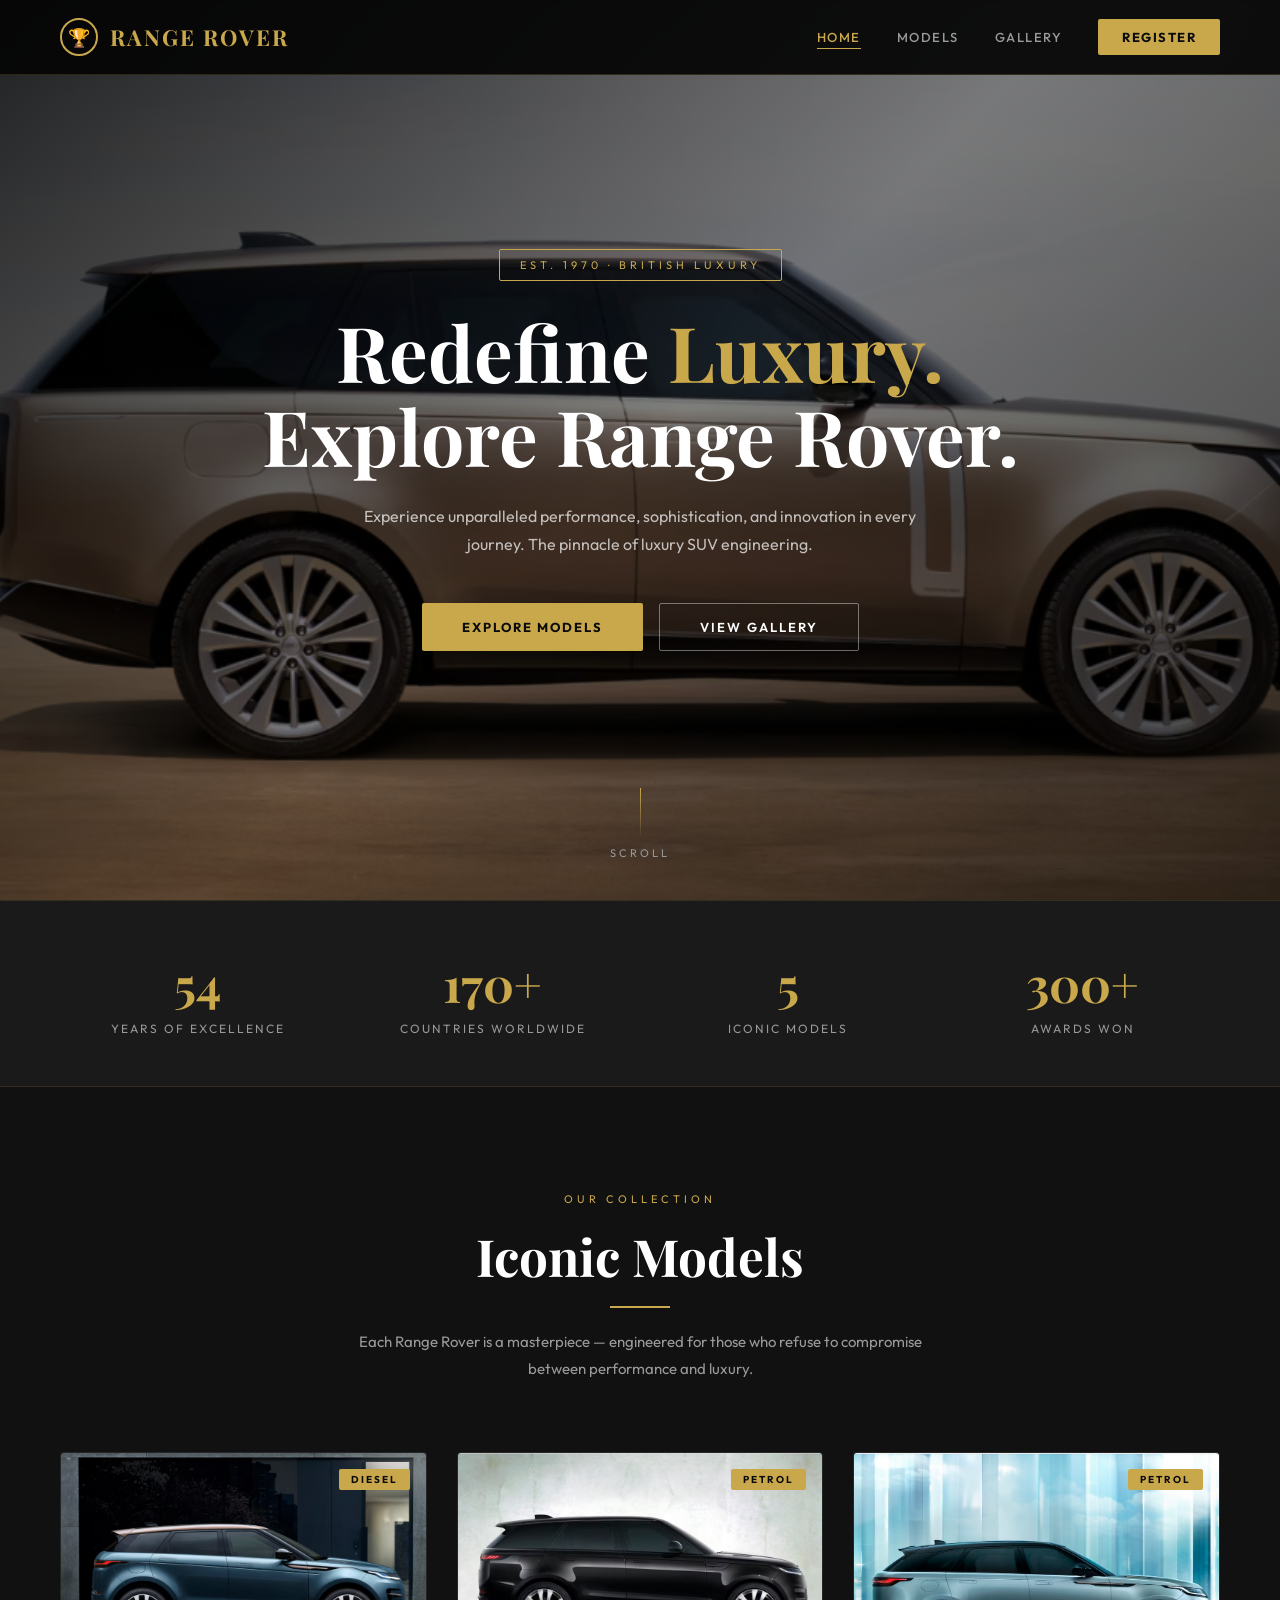
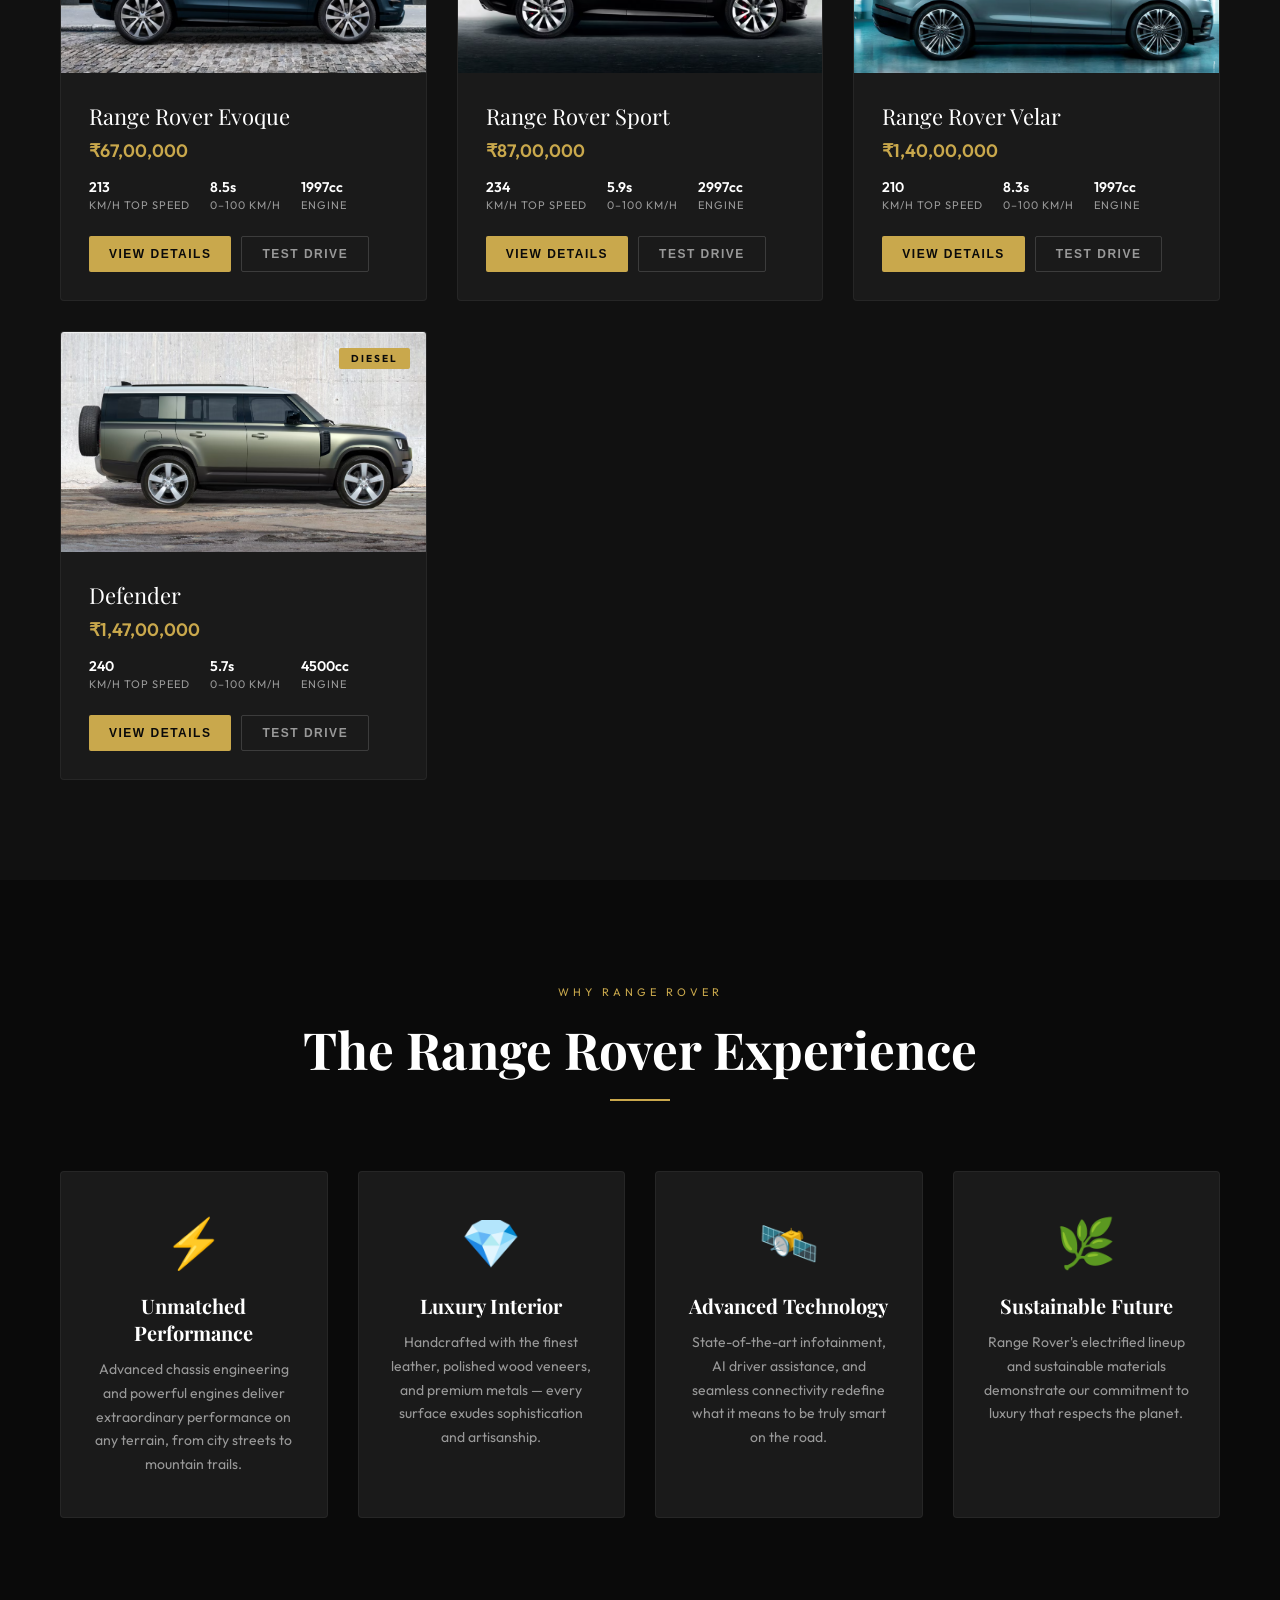
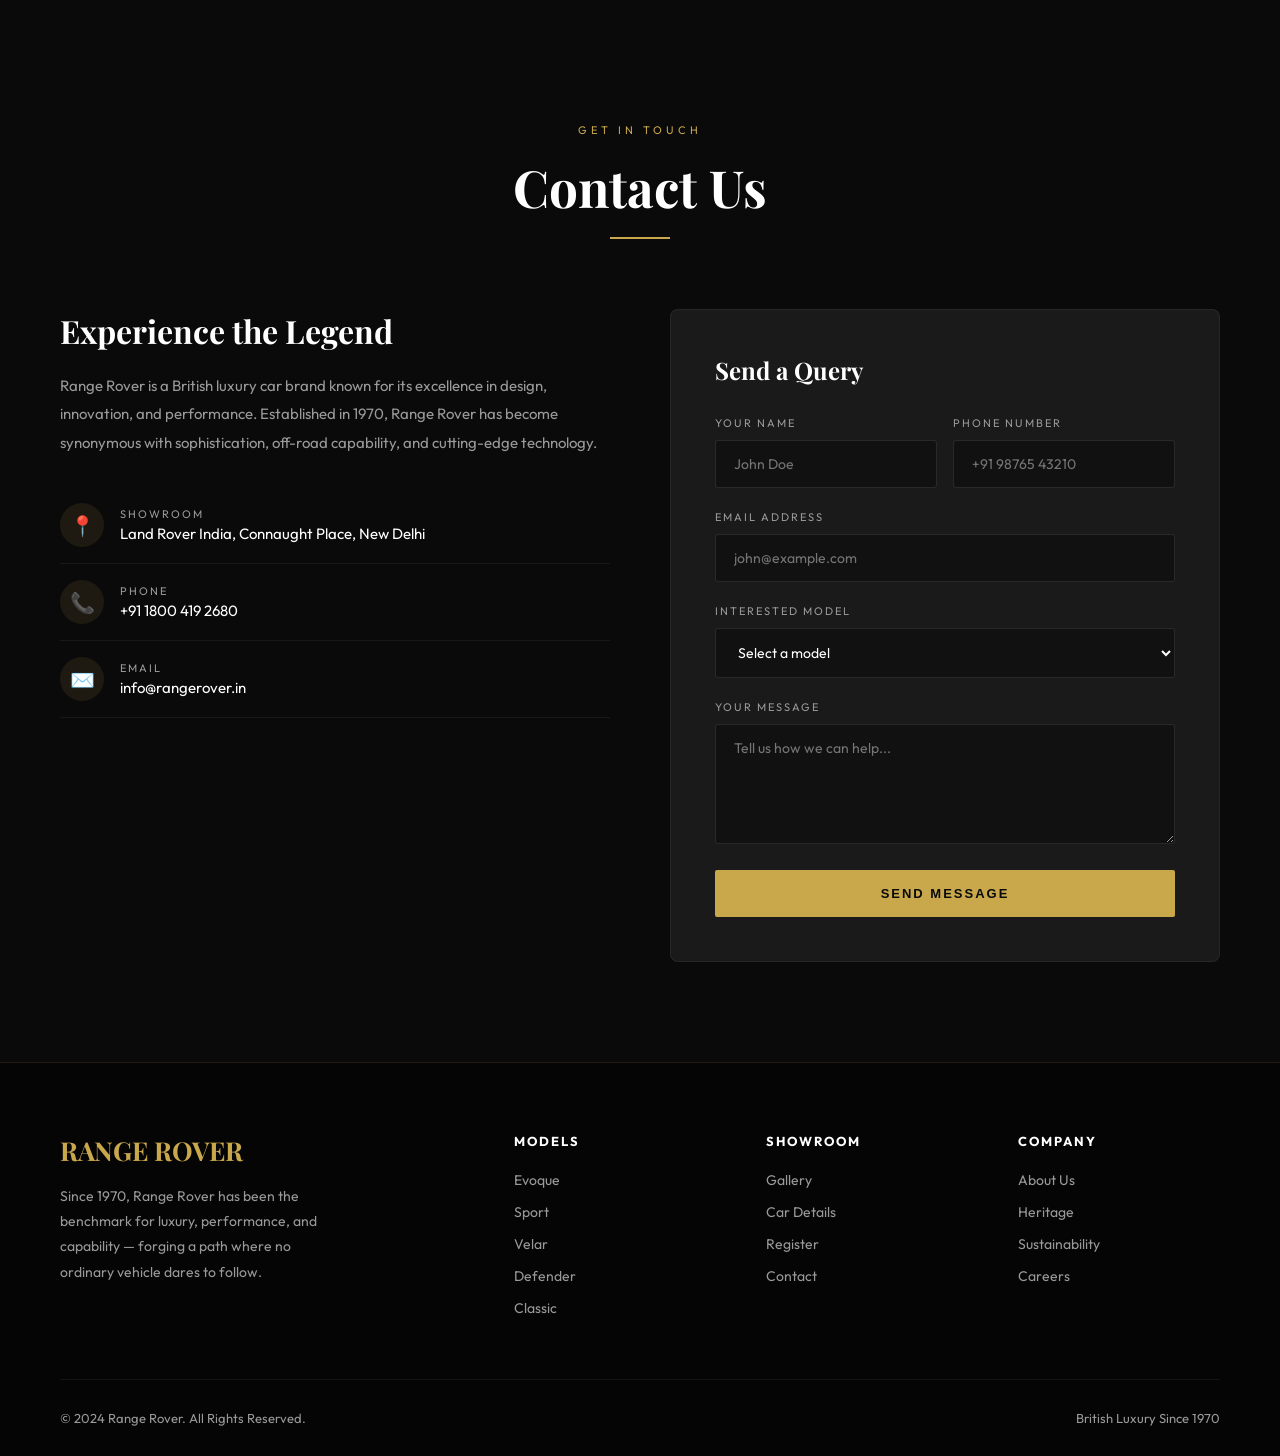
==== index.html @ e02a2636 "feat: Add complete Range Rover Showroom website with premium dark luxury design - index.html: Full h" ====
<!DOCTYPE html>
<html lang="en">
<head>
  <meta charset="UTF-8">
  <meta name="viewport" content="width=device-width, initial-scale=1.0">
  <title>Range Rover | Redefine Luxury</title>
  <meta name="description" content="Explore the world of Range Rover — luxury SUVs redefining performance, elegance, and capability. Book a test drive today.">
  <link rel="stylesheet" href="styles.css">
</head>
<body>

<!-- NAVBAR -->
<header class="navbar" id="navbar">
  <a href="index.html" class="navbar-brand">
    <div class="brand-icon">🏆</div>
    <h1>RANGE ROVER</h1>
  </a>
  <nav>
    <a href="index.html" class="active">Home</a>
    <a href="details.html">Models</a>
    <a href="gallery.html">Gallery</a>
    <a href="register.html" class="nav-cta">Register</a>
  </nav>
</header>

<!-- HERO -->
<section class="hero">
  <div class="hero-bg"></div>
  <div class="hero-overlay"></div>
  <div class="hero-content">
    <div class="hero-badge">Est. 1970 · British Luxury</div>
    <h1 class="hero-title">Redefine <span>Luxury.</span><br>Explore Range Rover.</h1>
    <p class="hero-subtitle">Experience unparalleled performance, sophistication, and innovation in every journey. The pinnacle of luxury SUV engineering.</p>
    <div class="hero-buttons">
      <a href="details.html" class="btn-primary">Explore Models</a>
      <a href="gallery.html" class="btn-outline">View Gallery</a>
    </div>
  </div>
  <div class="hero-scroll">
    <div class="scroll-line"></div>
    <span>Scroll</span>
  </div>
</section>

<!-- STATS -->
<div class="stats-strip">
  <div class="stat-item fade-in">
    <div class="stat-number" data-target="54">0</div>
    <div class="stat-label">Years of Excellence</div>
  </div>
  <div class="stat-item fade-in">
    <div class="stat-number" data-target="170">0</div>
    <div class="stat-label">Countries Worldwide</div>
  </div>
  <div class="stat-item fade-in">
    <div class="stat-number" data-target="5">0</div>
    <div class="stat-label">Iconic Models</div>
  </div>
  <div class="stat-item fade-in">
    <div class="stat-number" data-target="300">0</div>
    <div class="stat-label">Awards Won</div>
  </div>
</div>

<!-- FEATURED MODELS -->
<section class="section models-section">
  <div class="section-header">
    <div class="section-tag">Our Collection</div>
    <h2 class="section-title">Iconic Models</h2>
    <div class="section-line"></div>
    <p class="section-desc">Each Range Rover is a masterpiece — engineered for those who refuse to compromise between performance and luxury.</p>
  </div>
  <div class="models-grid">
    <div class="model-card fade-in" onclick="openModal('evoque')">
      <div class="model-card-img">
        <img src="evoque.jpg" alt="Range Rover Evoque">
        <div class="model-card-overlay"></div>
        <div class="model-card-badge">Diesel</div>
      </div>
      <div class="model-card-body">
        <div class="model-card-name">Range Rover Evoque</div>
        <div class="model-card-price">₹67,00,000</div>
        <div class="model-card-specs">
          <div class="spec-item"><span class="spec-value">213</span><span class="spec-label">km/h Top Speed</span></div>
          <div class="spec-item"><span class="spec-value">8.5s</span><span class="spec-label">0–100 km/h</span></div>
          <div class="spec-item"><span class="spec-value">1997cc</span><span class="spec-label">Engine</span></div>
        </div>
        <div class="model-card-footer">
          <button class="btn-sm btn-gold" onclick="event.stopPropagation();openModal('evoque')">View Details</button>
          <button class="btn-sm btn-ghost" onclick="event.stopPropagation();bookTestDrive('Range Rover Evoque')">Test Drive</button>
        </div>
      </div>
    </div>

    <div class="model-card fade-in" onclick="openModal('sport')">
      <div class="model-card-img">
        <img src="sport.jpg" alt="Range Rover Sport">
        <div class="model-card-overlay"></div>
        <div class="model-card-badge">Petrol</div>
      </div>
      <div class="model-card-body">
        <div class="model-card-name">Range Rover Sport</div>
        <div class="model-card-price">₹87,00,000</div>
        <div class="model-card-specs">
          <div class="spec-item"><span class="spec-value">234</span><span class="spec-label">km/h Top Speed</span></div>
          <div class="spec-item"><span class="spec-value">5.9s</span><span class="spec-label">0–100 km/h</span></div>
          <div class="spec-item"><span class="spec-value">2997cc</span><span class="spec-label">Engine</span></div>
        </div>
        <div class="model-card-footer">
          <button class="btn-sm btn-gold" onclick="event.stopPropagation();openModal('sport')">View Details</button>
          <button class="btn-sm btn-ghost" onclick="event.stopPropagation();bookTestDrive('Range Rover Sport')">Test Drive</button>
        </div>
      </div>
    </div>

    <div class="model-card fade-in" onclick="openModal('velar')">
      <div class="model-card-img">
        <img src="velar.jpg" alt="Range Rover Velar">
        <div class="model-card-overlay"></div>
        <div class="model-card-badge">Petrol</div>
      </div>
      <div class="model-card-body">
        <div class="model-card-name">Range Rover Velar</div>
        <div class="model-card-price">₹1,40,00,000</div>
        <div class="model-card-specs">
          <div class="spec-item"><span class="spec-value">210</span><span class="spec-label">km/h Top Speed</span></div>
          <div class="spec-item"><span class="spec-value">8.3s</span><span class="spec-label">0–100 km/h</span></div>
          <div class="spec-item"><span class="spec-value">1997cc</span><span class="spec-label">Engine</span></div>
        </div>
        <div class="model-card-footer">
          <button class="btn-sm btn-gold" onclick="event.stopPropagation();openModal('velar')">View Details</button>
          <button class="btn-sm btn-ghost" onclick="event.stopPropagation();bookTestDrive('Range Rover Velar')">Test Drive</button>
        </div>
      </div>
    </div>

    <div class="model-card fade-in" onclick="openModal('defender')">
      <div class="model-card-img">
        <img src="defender.jpg" alt="Defender">
        <div class="model-card-overlay"></div>
        <div class="model-card-badge">Diesel</div>
      </div>
      <div class="model-card-body">
        <div class="model-card-name">Defender</div>
        <div class="model-card-price">₹1,47,00,000</div>
        <div class="model-card-specs">
          <div class="spec-item"><span class="spec-value">240</span><span class="spec-label">km/h Top Speed</span></div>
          <div class="spec-item"><span class="spec-value">5.7s</span><span class="spec-label">0–100 km/h</span></div>
          <div class="spec-item"><span class="spec-value">4500cc</span><span class="spec-label">Engine</span></div>
        </div>
        <div class="model-card-footer">
          <button class="btn-sm btn-gold" onclick="event.stopPropagation();openModal('defender')">View Details</button>
          <button class="btn-sm btn-ghost" onclick="event.stopPropagation();bookTestDrive('Defender')">Test Drive</button>
        </div>
      </div>
    </div>
  </div>
</section>

<!-- FEATURES -->
<section class="section features-section">
  <div class="section-header">
    <div class="section-tag">Why Range Rover</div>
    <h2 class="section-title">The Range Rover Experience</h2>
    <div class="section-line"></div>
  </div>
  <div class="features-grid">
    <div class="feature-card fade-in">
      <div class="feature-icon">⚡</div>
      <h3>Unmatched Performance</h3>
      <p>Advanced chassis engineering and powerful engines deliver extraordinary performance on any terrain, from city streets to mountain trails.</p>
    </div>
    <div class="feature-card fade-in">
      <div class="feature-icon">💎</div>
      <h3>Luxury Interior</h3>
      <p>Handcrafted with the finest leather, polished wood veneers, and premium metals — every surface exudes sophistication and artisanship.</p>
    </div>
    <div class="feature-card fade-in">
      <div class="feature-icon">🛰️</div>
      <h3>Advanced Technology</h3>
      <p>State-of-the-art infotainment, AI driver assistance, and seamless connectivity redefine what it means to be truly smart on the road.</p>
    </div>
    <div class="feature-card fade-in">
      <div class="feature-icon">🌿</div>
      <h3>Sustainable Future</h3>
      <p>Range Rover's electrified lineup and sustainable materials demonstrate our commitment to luxury that respects the planet.</p>
    </div>
  </div>
</section>

<!-- CONTACT / QUERY SECTION -->
<section class="section contact-section" id="contact">
  <div class="section-header">
    <div class="section-tag">Get In Touch</div>
    <h2 class="section-title">Contact Us</h2>
    <div class="section-line"></div>
  </div>
  <div class="contact-grid">
    <div class="contact-info">
      <h3>Experience the Legend</h3>
      <p>Range Rover is a British luxury car brand known for its excellence in design, innovation, and performance. Established in 1970, Range Rover has become synonymous with sophistication, off-road capability, and cutting-edge technology.</p>
      <div class="contact-detail">
        <div class="contact-detail-icon">📍</div>
        <div class="contact-detail-text">
          <span class="contact-detail-label">Showroom</span>
          <span class="contact-detail-value">Land Rover India, Connaught Place, New Delhi</span>
        </div>
      </div>
      <div class="contact-detail">
        <div class="contact-detail-icon">📞</div>
        <div class="contact-detail-text">
          <span class="contact-detail-label">Phone</span>
          <span class="contact-detail-value">+91 1800 419 2680</span>
        </div>
      </div>
      <div class="contact-detail">
        <div class="contact-detail-icon">✉️</div>
        <div class="contact-detail-text">
          <span class="contact-detail-label">Email</span>
          <span class="contact-detail-value">info@rangerover.in</span>
        </div>
      </div>
    </div>
    <div class="premium-form">
      <h3>Send a Query</h3>
      <form id="contactForm" onsubmit="submitContact(event)">
        <div class="form-row">
          <div class="form-group">
            <label for="contactName">Your Name</label>
            <input type="text" id="contactName" placeholder="John Doe" required>
          </div>
          <div class="form-group">
            <label for="contactPhone">Phone Number</label>
            <input type="tel" id="contactPhone" placeholder="+91 98765 43210">
          </div>
        </div>
        <div class="form-group">
          <label for="contactEmail">Email Address</label>
          <input type="email" id="contactEmail" placeholder="john@example.com" required>
        </div>
        <div class="form-group">
          <label for="contactModel">Interested Model</label>
          <select id="contactModel">
            <option value="">Select a model</option>
            <option>Range Rover Evoque</option>
            <option>Range Rover Sport</option>
            <option>Range Rover Velar</option>
            <option>Defender</option>
            <option>Range Rover Classic</option>
          </select>
        </div>
        <div class="form-group">
          <label for="contactMessage">Your Message</label>
          <textarea id="contactMessage" placeholder="Tell us how we can help..." required></textarea>
        </div>
        <button type="submit" class="btn-primary" style="width:100%;text-align:center;">Send Message</button>
      </form>
    </div>
  </div>
</section>

<!-- FOOTER -->
<footer>
  <div class="footer-grid">
    <div class="footer-brand">
      <h2>RANGE ROVER</h2>
      <p>Since 1970, Range Rover has been the benchmark for luxury, performance, and capability — forging a path where no ordinary vehicle dares to follow.</p>
    </div>
    <div class="footer-col">
      <h4>Models</h4>
      <ul>
        <li><a href="details.html">Evoque</a></li>
        <li><a href="details.html">Sport</a></li>
        <li><a href="details.html">Velar</a></li>
        <li><a href="details.html">Defender</a></li>
        <li><a href="details.html">Classic</a></li>
      </ul>
    </div>
    <div class="footer-col">
      <h4>Showroom</h4>
      <ul>
        <li><a href="gallery.html">Gallery</a></li>
        <li><a href="details.html">Car Details</a></li>
        <li><a href="register.html">Register</a></li>
        <li><a href="#contact">Contact</a></li>
      </ul>
    </div>
    <div class="footer-col">
      <h4>Company</h4>
      <ul>
        <li><a href="#">About Us</a></li>
        <li><a href="#">Heritage</a></li>
        <li><a href="#">Sustainability</a></li>
        <li><a href="#">Careers</a></li>
      </ul>
    </div>
  </div>
  <div class="footer-bottom">
    <span>© 2024 Range Rover. All Rights Reserved.</span>
    <span>British Luxury Since 1970</span>
  </div>
</footer>

<!-- MODAL -->
<div class="modal-overlay" id="modalOverlay" onclick="closeModal(event)">
  <div class="modal" id="modal">
    <button class="modal-close" onclick="closeModalBtn()">✕</button>
    <h3 id="modalTitle"></h3>
    <div class="model-price" id="modalPrice"></div>
    <table class="spec-table" id="modalSpecs"></table>
    <div style="display:flex;gap:12px;margin-top:28px;flex-wrap:wrap;">
      <button class="btn-primary" id="modalTestDrive" style="flex:1;text-align:center;">Book Test Drive</button>
      <button class="btn-outline" id="modalBookNow" style="flex:1;text-align:center;padding:15px;">Book Now</button>
    </div>
  </div>
</div>

<!-- TOAST -->
<div class="toast" id="toast">
  <div class="toast-title" id="toastTitle"></div>
  <div id="toastBody"></div>
</div>

<script src="scripts.js"></script>
</body>
</html>
---- styles.css ----
@import url('https://fonts.googleapis.com/css2?family=Outfit:wght@300;400;500;600;700;800&family=Playfair+Display:wght@400;600;700&display=swap');

:root {
  --gold: #c9a84c;
  --gold-light: #e8c97a;
  --dark: #0a0a0a;
  --dark-2: #111111;
  --dark-3: #1a1a1a;
  --dark-4: #222222;
  --text: #e8e8e8;
  --text-muted: #999;
  --white: #ffffff;
}

* { box-sizing: border-box; margin: 0; padding: 0; }

body {
  font-family: 'Outfit', sans-serif;
  background: var(--dark);
  color: var(--text);
  overflow-x: hidden;
}

/* ── NAVBAR ── */
.navbar {
  position: fixed; top: 0; left: 0; width: 100%; z-index: 1000;
  display: flex; justify-content: space-between; align-items: center;
  padding: 18px 60px;
  background: rgba(5,5,5,0.92);
  backdrop-filter: blur(20px);
  border-bottom: 1px solid rgba(201,168,76,0.2);
  transition: all 0.3s;
}
.navbar.scrolled { padding: 12px 60px; background: rgba(5,5,5,0.98); }
.navbar-brand { display: flex; align-items: center; gap: 12px; text-decoration: none; }
.navbar-brand .brand-icon {
  width: 38px; height: 38px; border-radius: 50%;
  border: 2px solid var(--gold); display: flex; align-items: center; justify-content: center;
  font-size: 18px;
}
.navbar-brand h1 { font-family: 'Playfair Display', serif; font-size: 22px; color: var(--gold); letter-spacing: 2px; }
.navbar nav { display: flex; align-items: center; gap: 36px; }
.navbar nav a {
  color: var(--text-muted); text-decoration: none; font-size: 13px;
  font-weight: 500; letter-spacing: 1.5px; text-transform: uppercase;
  transition: color 0.3s; position: relative;
}
.navbar nav a::after {
  content: ''; position: absolute; bottom: -4px; left: 0;
  width: 0; height: 1px; background: var(--gold); transition: width 0.3s;
}
.navbar nav a:hover, .navbar nav a.active { color: var(--gold); }
.navbar nav a:hover::after, .navbar nav a.active::after { width: 100%; }
.nav-cta {
  background: var(--gold); color: var(--dark) !important; padding: 10px 24px;
  border-radius: 2px; font-weight: 700 !important;
}
.nav-cta::after { display: none !important; }
.nav-cta:hover { background: var(--gold-light) !important; color: var(--dark) !important; }

/* ── HERO ── */
.hero {
  position: relative; height: 100vh; display: flex; align-items: center;
  justify-content: center; text-align: center; overflow: hidden;
}
.hero-bg {
  position: absolute; inset: 0;
  background: url('range-rover-home.jpg') center/cover no-repeat;
}
.hero-overlay {
  position: absolute; inset: 0;
  background: linear-gradient(135deg, rgba(0,0,0,0.85) 0%, rgba(0,0,0,0.5) 50%, rgba(0,0,0,0.75) 100%);
}
.hero-content { position: relative; z-index: 2; max-width: 800px; padding: 0 20px; }
.hero-badge {
  display: inline-block; border: 1px solid var(--gold); color: var(--gold);
  font-size: 11px; letter-spacing: 4px; text-transform: uppercase;
  padding: 8px 20px; margin-bottom: 28px; border-radius: 2px;
}
.hero-title {
  font-family: 'Playfair Display', serif; font-size: clamp(42px, 6vw, 82px);
  font-weight: 700; line-height: 1.1; color: var(--white); margin-bottom: 24px;
}
.hero-title span { color: var(--gold); }
.hero-subtitle {
  font-size: 16px; color: rgba(255,255,255,0.7); line-height: 1.8;
  max-width: 580px; margin: 0 auto 44px;
}
.hero-buttons { display: flex; gap: 16px; justify-content: center; flex-wrap: wrap; }
.btn-primary {
  background: var(--gold); color: var(--dark); padding: 16px 40px;
  font-size: 13px; font-weight: 700; letter-spacing: 2px; text-transform: uppercase;
  border: none; border-radius: 2px; cursor: pointer; text-decoration: none;
  transition: all 0.3s;
}
.btn-primary:hover { background: var(--gold-light); transform: translateY(-2px); box-shadow: 0 10px 30px rgba(201,168,76,0.4); }
.btn-outline {
  background: transparent; color: var(--white); padding: 15px 40px;
  font-size: 13px; font-weight: 600; letter-spacing: 2px; text-transform: uppercase;
  border: 1px solid rgba(255,255,255,0.4); border-radius: 2px; cursor: pointer;
  text-decoration: none; transition: all 0.3s;
}
.btn-outline:hover { border-color: var(--gold); color: var(--gold); transform: translateY(-2px); }
.hero-scroll {
  position: absolute; bottom: 40px; left: 50%; transform: translateX(-50%);
  display: flex; flex-direction: column; align-items: center; gap: 8px; z-index: 2;
}
.hero-scroll span { font-size: 11px; letter-spacing: 3px; text-transform: uppercase; color: var(--text-muted); }
.scroll-line {
  width: 1px; height: 50px; background: linear-gradient(to bottom, var(--gold), transparent);
  animation: scrollPulse 2s ease-in-out infinite;
}
@keyframes scrollPulse { 0%,100%{opacity:1;transform:scaleY(1)} 50%{opacity:0.4;transform:scaleY(0.6)} }

/* ── SECTION HEADERS ── */
.section { padding: 100px 60px; }
.section-header { text-align: center; margin-bottom: 70px; }
.section-tag {
  display: inline-block; color: var(--gold); font-size: 11px;
  letter-spacing: 4px; text-transform: uppercase; margin-bottom: 16px;
}
.section-title {
  font-family: 'Playfair Display', serif; font-size: clamp(32px, 4vw, 52px);
  font-weight: 700; color: var(--white); margin-bottom: 16px;
}
.section-line {
  width: 60px; height: 2px; background: var(--gold);
  margin: 0 auto; margin-top: 16px;
}
.section-desc { color: var(--text-muted); font-size: 15px; max-width: 600px; margin: 20px auto 0; line-height: 1.8; }

/* ── STATS STRIP ── */
.stats-strip {
  background: var(--dark-3);
  border-top: 1px solid rgba(201,168,76,0.15);
  border-bottom: 1px solid rgba(201,168,76,0.15);
  padding: 50px 60px;
  display: grid; grid-template-columns: repeat(4,1fr); gap: 20px;
}
.stat-item { text-align: center; }
.stat-number { font-family: 'Playfair Display',serif; font-size: 48px; color: var(--gold); font-weight: 700; }
.stat-label { font-size: 12px; letter-spacing: 2px; text-transform: uppercase; color: var(--text-muted); margin-top: 6px; }

/* ── MODELS SECTION ── */
.models-section { background: var(--dark-2); }
.models-grid { display: grid; grid-template-columns: repeat(auto-fit, minmax(300px,1fr)); gap: 30px; }
.model-card {
  background: var(--dark-3); border-radius: 4px; overflow: hidden;
  border: 1px solid rgba(255,255,255,0.05);
  transition: transform 0.4s, box-shadow 0.4s, border-color 0.4s; cursor: pointer;
}
.model-card:hover { transform: translateY(-8px); box-shadow: 0 30px 60px rgba(0,0,0,0.5); border-color: rgba(201,168,76,0.3); }
.model-card-img { position: relative; overflow: hidden; height: 220px; }
.model-card-img img { width: 100%; height: 100%; object-fit: cover; transition: transform 0.6s; }
.model-card:hover .model-card-img img { transform: scale(1.08); }
.model-card-overlay {
  position: absolute; inset: 0; background: linear-gradient(to top, rgba(0,0,0,0.7), transparent);
  opacity: 0; transition: opacity 0.4s;
}
.model-card:hover .model-card-overlay { opacity: 1; }
.model-card-badge {
  position: absolute; top: 16px; right: 16px;
  background: var(--gold); color: var(--dark); font-size: 10px;
  font-weight: 700; letter-spacing: 2px; text-transform: uppercase;
  padding: 4px 12px; border-radius: 2px;
}
.model-card-body { padding: 28px; }
.model-card-name { font-family: 'Playfair Display',serif; font-size: 22px; color: var(--white); margin-bottom: 8px; }
.model-card-price { color: var(--gold); font-size: 18px; font-weight: 600; margin-bottom: 16px; }
.model-card-specs { display: flex; gap: 20px; margin-bottom: 24px; flex-wrap: wrap; }
.spec-item { display: flex; flex-direction: column; gap: 2px; }
.spec-value { font-size: 14px; font-weight: 600; color: var(--white); }
.spec-label { font-size: 11px; color: var(--text-muted); letter-spacing: 1px; text-transform: uppercase; }
.model-card-footer { display: flex; gap: 10px; flex-wrap: wrap; }
.btn-sm {
  padding: 10px 20px; font-size: 12px; font-weight: 600; letter-spacing: 1.5px;
  text-transform: uppercase; border-radius: 2px; cursor: pointer; transition: all 0.3s; border: none;
}
.btn-gold { background: var(--gold); color: var(--dark); }
.btn-gold:hover { background: var(--gold-light); }
.btn-ghost { background: transparent; color: var(--text-muted); border: 1px solid rgba(255,255,255,0.15); }
.btn-ghost:hover { border-color: var(--gold); color: var(--gold); }

/* ── FEATURES SECTION ── */
.features-section { background: var(--dark); }
.features-grid { display: grid; grid-template-columns: repeat(auto-fit, minmax(260px,1fr)); gap: 30px; }
.feature-card {
  background: var(--dark-3); border: 1px solid rgba(255,255,255,0.05);
  border-radius: 4px; padding: 40px 30px; text-align: center;
  transition: all 0.4s; position: relative; overflow: hidden;
}
.feature-card::before {
  content: ''; position: absolute; top: 0; left: 0; width: 100%; height: 2px;
  background: linear-gradient(to right, transparent, var(--gold), transparent);
  transform: scaleX(0); transition: transform 0.4s;
}
.feature-card:hover { transform: translateY(-6px); box-shadow: 0 20px 50px rgba(0,0,0,0.4); border-color: rgba(201,168,76,0.2); }
.feature-card:hover::before { transform: scaleX(1); }
.feature-icon { font-size: 48px; margin-bottom: 20px; }
.feature-card h3 { font-family: 'Playfair Display',serif; font-size: 20px; color: var(--white); margin-bottom: 12px; }
.feature-card p { color: var(--text-muted); font-size: 14px; line-height: 1.7; }

/* ── GALLERY ── */
.gallery-section { background: var(--dark-2); }
.carousel-wrapper { position: relative; overflow: hidden; border-radius: 8px; }
.carousel-track { display: flex; transition: transform 0.6s cubic-bezier(0.25,0.46,0.45,0.94); }
.carousel-slide { min-width: 100%; position: relative; height: 70vh; }
.carousel-slide img { width: 100%; height: 100%; object-fit: cover; }
.carousel-caption {
  position: absolute; bottom: 0; left: 0; right: 0; padding: 60px 60px 40px;
  background: linear-gradient(to top, rgba(0,0,0,0.85), transparent);
}
.carousel-caption h3 { font-family: 'Playfair Display',serif; font-size: 32px; color: var(--white); }
.carousel-caption p { color: var(--text-muted); margin-top: 8px; }
.carousel-btn {
  position: absolute; top: 50%; transform: translateY(-50%);
  width: 54px; height: 54px; border-radius: 50%; border: 2px solid rgba(201,168,76,0.6);
  background: rgba(0,0,0,0.6); color: var(--gold); font-size: 22px; cursor: pointer;
  transition: all 0.3s; display: flex; align-items: center; justify-content: center;
  backdrop-filter: blur(10px);
}
.carousel-btn:hover { background: var(--gold); color: var(--dark); border-color: var(--gold); }
.carousel-prev { left: 20px; }
.carousel-next { right: 20px; }
.carousel-dots { display: flex; justify-content: center; gap: 10px; margin-top: 24px; }
.dot { width: 8px; height: 8px; border-radius: 50%; background: rgba(255,255,255,0.2); cursor: pointer; transition: all 0.3s; }
.dot.active { background: var(--gold); width: 28px; border-radius: 4px; }

/* ── GRID GALLERY ── */
.gallery-grid { display: grid; grid-template-columns: repeat(auto-fit, minmax(280px,1fr)); gap: 16px; margin-top: 50px; }
.gallery-item { position: relative; overflow: hidden; border-radius: 4px; height: 220px; cursor: pointer; }
.gallery-item img { width: 100%; height: 100%; object-fit: cover; transition: transform 0.6s; }
.gallery-item:hover img { transform: scale(1.1); }
.gallery-item-overlay {
  position: absolute; inset: 0; background: rgba(0,0,0,0.6);
  display: flex; flex-direction: column; align-items: center; justify-content: center;
  opacity: 0; transition: opacity 0.4s;
}
.gallery-item:hover .gallery-item-overlay { opacity: 1; }
.gallery-item-overlay span { color: var(--gold); font-size: 11px; letter-spacing: 3px; text-transform: uppercase; margin-top: 8px; }

/* ── CONTACT / REGISTER ── */
.contact-section { background: var(--dark); }
.contact-grid { display: grid; grid-template-columns: 1fr 1fr; gap: 60px; align-items: start; }
.contact-info h3 { font-family: 'Playfair Display',serif; font-size: 32px; color: var(--white); margin-bottom: 20px; }
.contact-info p { color: var(--text-muted); line-height: 1.9; margin-bottom: 30px; font-size: 15px; }
.contact-detail { display: flex; align-items: center; gap: 16px; padding: 16px 0; border-bottom: 1px solid rgba(255,255,255,0.06); }
.contact-detail-icon { font-size: 20px; width: 44px; height: 44px; border-radius: 50%; background: rgba(201,168,76,0.1); display: flex; align-items: center; justify-content: center; flex-shrink: 0; }
.contact-detail-text { display: flex; flex-direction: column; }
.contact-detail-label { font-size: 11px; letter-spacing: 2px; text-transform: uppercase; color: var(--text-muted); }
.contact-detail-value { color: var(--white); font-size: 15px; margin-top: 3px; }

/* ── FORM ── */
.premium-form { background: var(--dark-3); border: 1px solid rgba(255,255,255,0.06); border-radius: 8px; padding: 44px; }
.premium-form h3 { font-family: 'Playfair Display',serif; font-size: 24px; color: var(--white); margin-bottom: 30px; }
.form-group { margin-bottom: 22px; }
.form-group label { display: block; font-size: 11px; letter-spacing: 2px; text-transform: uppercase; color: var(--text-muted); margin-bottom: 10px; }
.form-group input,
.form-group select,
.form-group textarea {
  width: 100%; background: var(--dark-2); border: 1px solid rgba(255,255,255,0.1);
  color: var(--white); padding: 14px 18px; border-radius: 3px; font-family: 'Outfit',sans-serif;
  font-size: 14px; outline: none; transition: border-color 0.3s;
}
.form-group input:focus, .form-group select:focus, .form-group textarea:focus { border-color: var(--gold); }
.form-group textarea { resize: vertical; min-height: 120px; }
.form-group select option { background: var(--dark-3); }
.form-row { display: grid; grid-template-columns: 1fr 1fr; gap: 16px; }
.checkbox-group { display: flex; align-items: center; gap: 12px; }
.checkbox-group input[type="checkbox"] { width: 18px; height: 18px; accent-color: var(--gold); }
.checkbox-group label { font-size: 13px; color: var(--text-muted); letter-spacing: normal; text-transform: none; margin: 0; }

/* ── MODAL ── */
.modal-overlay {
  position: fixed; inset: 0; background: rgba(0,0,0,0.85); z-index: 2000;
  display: flex; align-items: center; justify-content: center;
  opacity: 0; pointer-events: none; transition: opacity 0.3s; backdrop-filter: blur(8px);
}
.modal-overlay.active { opacity: 1; pointer-events: all; }
.modal {
  background: var(--dark-3); border: 1px solid rgba(201,168,76,0.2);
  border-radius: 8px; padding: 50px; max-width: 520px; width: 90%;
  transform: scale(0.85) translateY(30px); transition: transform 0.3s; position: relative;
}
.modal-overlay.active .modal { transform: scale(1) translateY(0); }
.modal-close {
  position: absolute; top: 16px; right: 20px; background: none; border: none;
  color: var(--text-muted); font-size: 24px; cursor: pointer;
}
.modal-close:hover { color: var(--gold); }
.modal h3 { font-family: 'Playfair Display',serif; font-size: 26px; color: var(--white); margin-bottom: 8px; }
.modal .model-price { color: var(--gold); font-size: 20px; font-weight: 600; margin-bottom: 24px; }
.spec-table { width: 100%; border-collapse: collapse; }
.spec-table tr { border-bottom: 1px solid rgba(255,255,255,0.06); }
.spec-table td { padding: 12px 0; font-size: 14px; }
.spec-table td:first-child { color: var(--text-muted); }
.spec-table td:last-child { color: var(--white); font-weight: 500; text-align: right; }

/* ── FOOTER ── */
footer {
  background: #050505; border-top: 1px solid rgba(201,168,76,0.15);
  padding: 70px 60px 30px;
}
.footer-grid { display: grid; grid-template-columns: 2fr 1fr 1fr 1fr; gap: 50px; margin-bottom: 50px; }
.footer-brand h2 { font-family: 'Playfair Display',serif; font-size: 26px; color: var(--gold); margin-bottom: 16px; }
.footer-brand p { color: var(--text-muted); font-size: 14px; line-height: 1.8; max-width: 280px; }
.footer-col h4 { color: var(--white); font-size: 13px; letter-spacing: 2px; text-transform: uppercase; margin-bottom: 20px; }
.footer-col ul { list-style: none; }
.footer-col ul li { margin-bottom: 12px; }
.footer-col ul li a { color: var(--text-muted); text-decoration: none; font-size: 14px; transition: color 0.3s; }
.footer-col ul li a:hover { color: var(--gold); }
.footer-bottom {
  display: flex; justify-content: space-between; align-items: center;
  padding-top: 30px; border-top: 1px solid rgba(255,255,255,0.06);
  color: var(--text-muted); font-size: 13px;
}

/* ── REGISTER PAGE ── */
.register-page { min-height: 100vh; display: flex; align-items: center; justify-content: center; padding: 100px 20px 60px; background: radial-gradient(ellipse at 20% 50%, rgba(201,168,76,0.05) 0%, transparent 60%); }
.register-box { background: var(--dark-3); border: 1px solid rgba(201,168,76,0.15); border-radius: 8px; padding: 56px; max-width: 480px; width: 100%; }
.register-box .brand { text-align: center; margin-bottom: 40px; }
.register-box .brand h2 { font-family: 'Playfair Display',serif; font-size: 30px; color: var(--gold); }
.register-box .brand p { color: var(--text-muted); font-size: 14px; margin-top: 8px; }
.success-message { background: rgba(201,168,76,0.1); border: 1px solid rgba(201,168,76,0.3); border-radius: 4px; padding: 14px; color: var(--gold); font-size: 14px; text-align: center; margin-top: 20px; display: none; }

/* ── TOAST ── */
.toast {
  position: fixed; bottom: 30px; right: 30px; z-index: 3000;
  background: var(--dark-3); border: 1px solid rgba(201,168,76,0.3);
  color: var(--white); padding: 16px 24px; border-radius: 4px;
  font-size: 14px; transform: translateX(200%); transition: transform 0.4s;
  max-width: 320px; box-shadow: 0 10px 30px rgba(0,0,0,0.5);
}
.toast.show { transform: translateX(0); }
.toast-title { color: var(--gold); font-weight: 600; margin-bottom: 4px; }

/* ── LIGHTBOX ── */
.lightbox {
  position: fixed; inset: 0; background: rgba(0,0,0,0.95); z-index: 4000;
  display: flex; align-items: center; justify-content: center;
  opacity: 0; pointer-events: none; transition: opacity 0.3s;
}
.lightbox.active { opacity: 1; pointer-events: all; }
.lightbox img { max-width: 90vw; max-height: 85vh; object-fit: contain; border-radius: 4px; }
.lightbox-close {
  position: absolute; top: 20px; right: 30px; background: none; border: none;
  color: var(--white); font-size: 36px; cursor: pointer; line-height: 1;
}

/* ── ANIMATIONS ── */
.fade-in { opacity: 0; transform: translateY(30px); transition: opacity 0.7s, transform 0.7s; }
.fade-in.visible { opacity: 1; transform: translateY(0); }

/* ── RESPONSIVE ── */
@media(max-width:900px) {
  .navbar { padding: 16px 24px; }
  .navbar nav { gap: 20px; }
  .section { padding: 70px 24px; }
  .stats-strip { grid-template-columns: repeat(2,1fr); padding: 40px 24px; }
  .contact-grid { grid-template-columns: 1fr; }
  .footer-grid { grid-template-columns: 1fr 1fr; }
  .carousel-slide { height: 50vh; }
}
@media(max-width:600px) {
  .navbar nav a:not(.nav-cta) { display: none; }
  .hero-title { font-size: 36px; }
  .stats-strip { grid-template-columns: 1fr 1fr; }
  .footer-grid { grid-template-columns: 1fr; }
  .form-row { grid-template-columns: 1fr; }
  .register-box { padding: 32px 24px; }
  .premium-form { padding: 28px; }
}
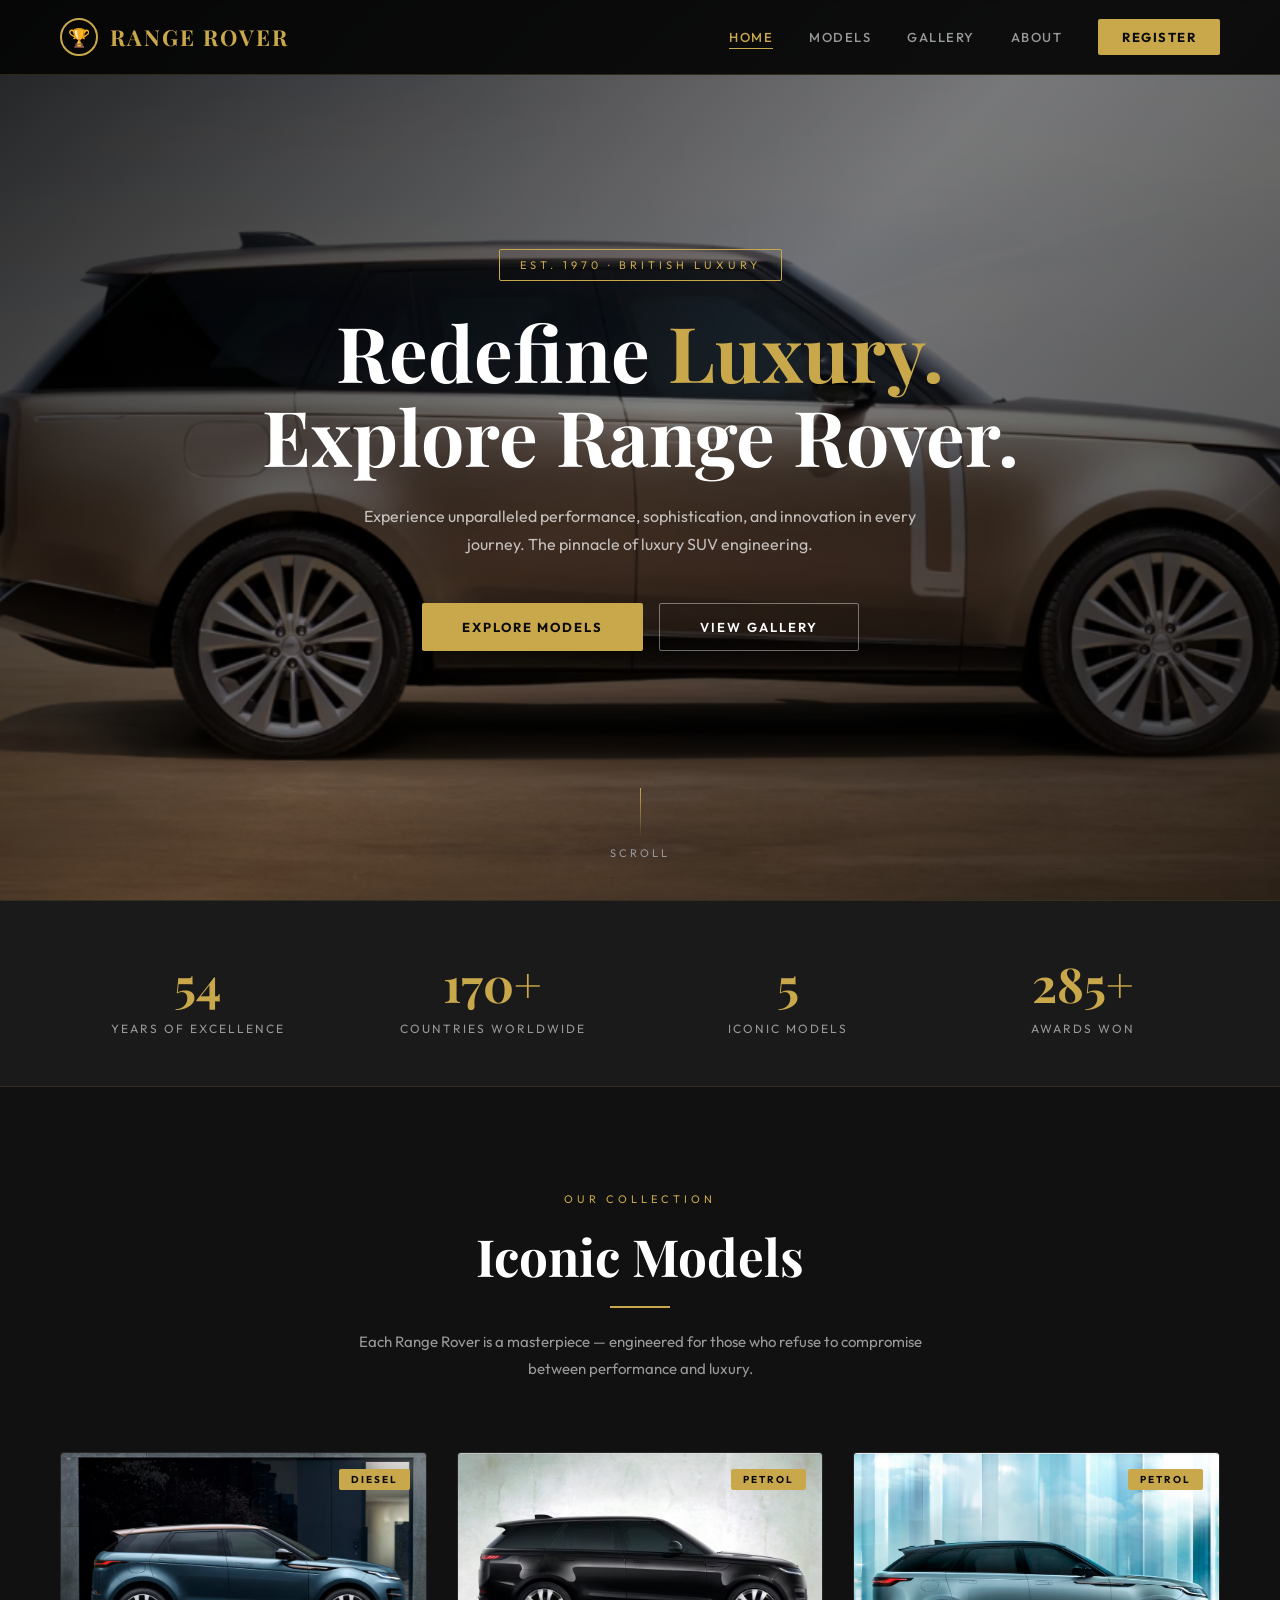
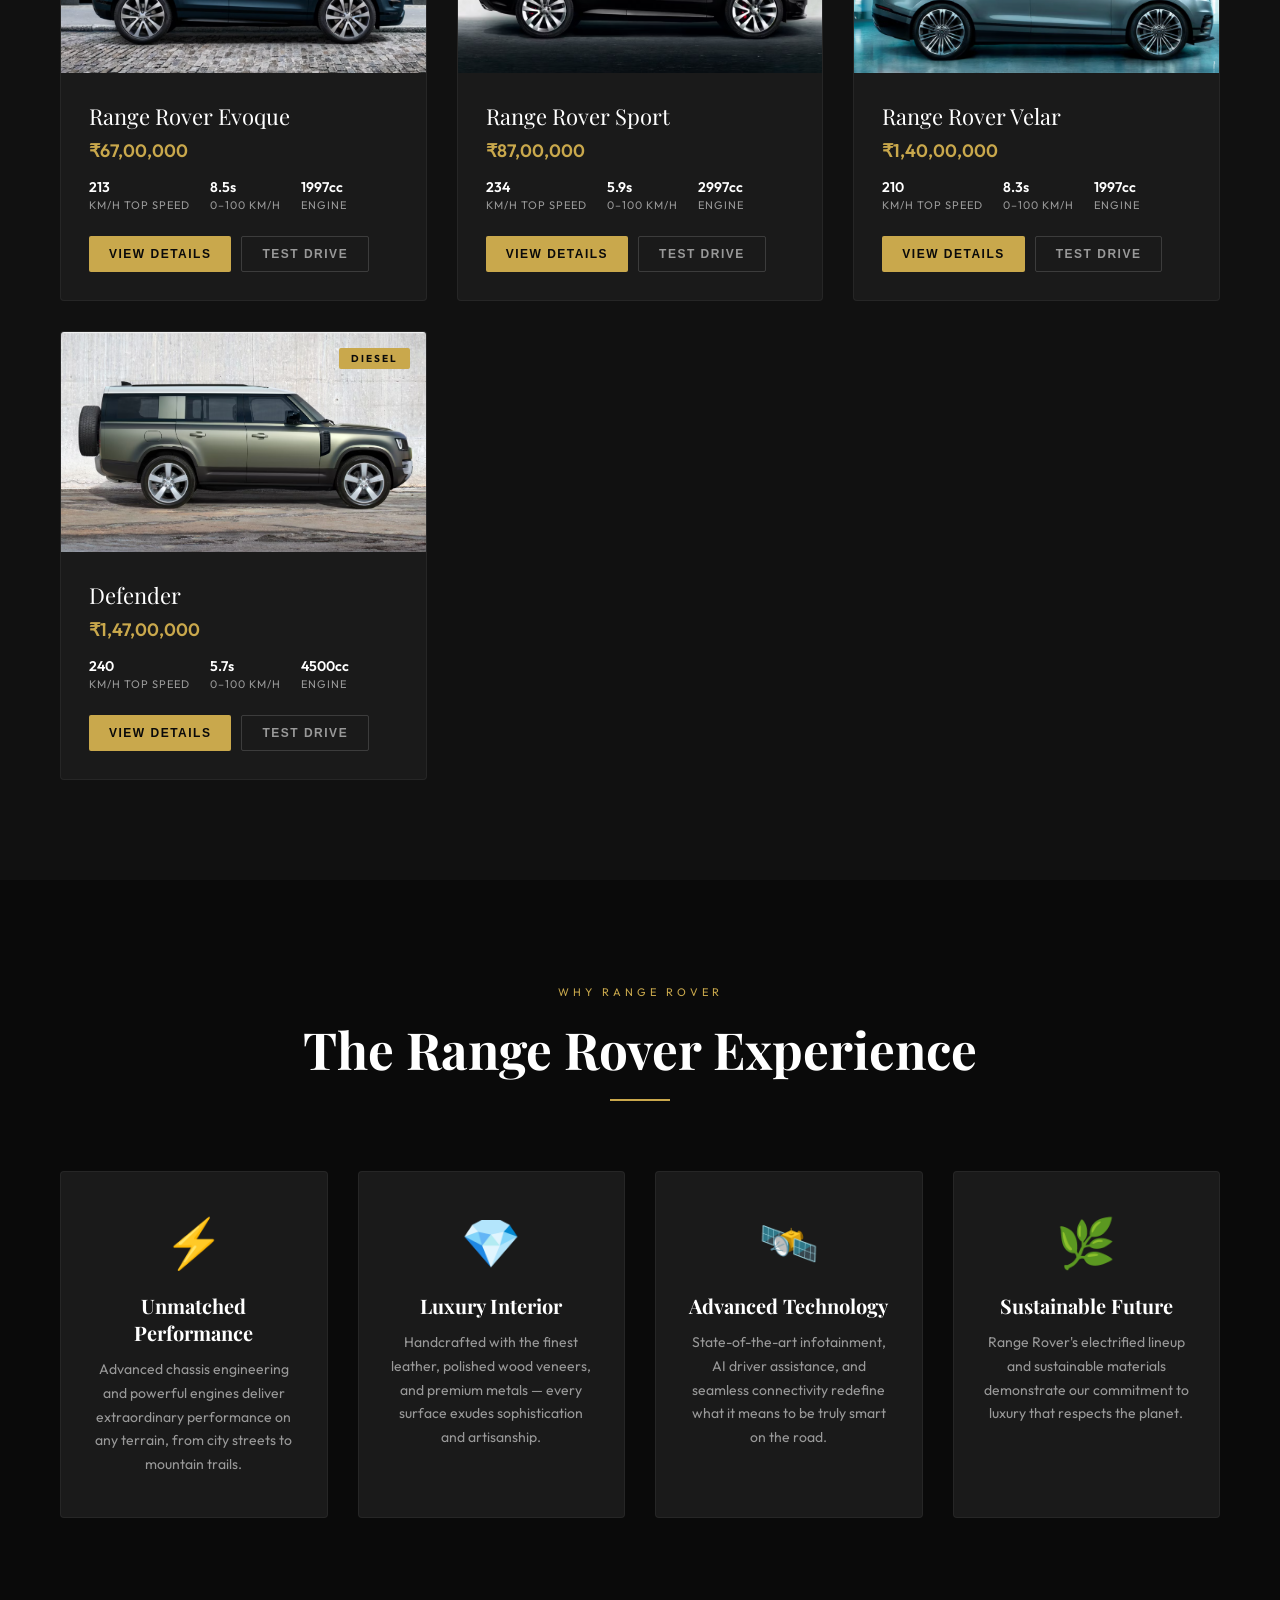
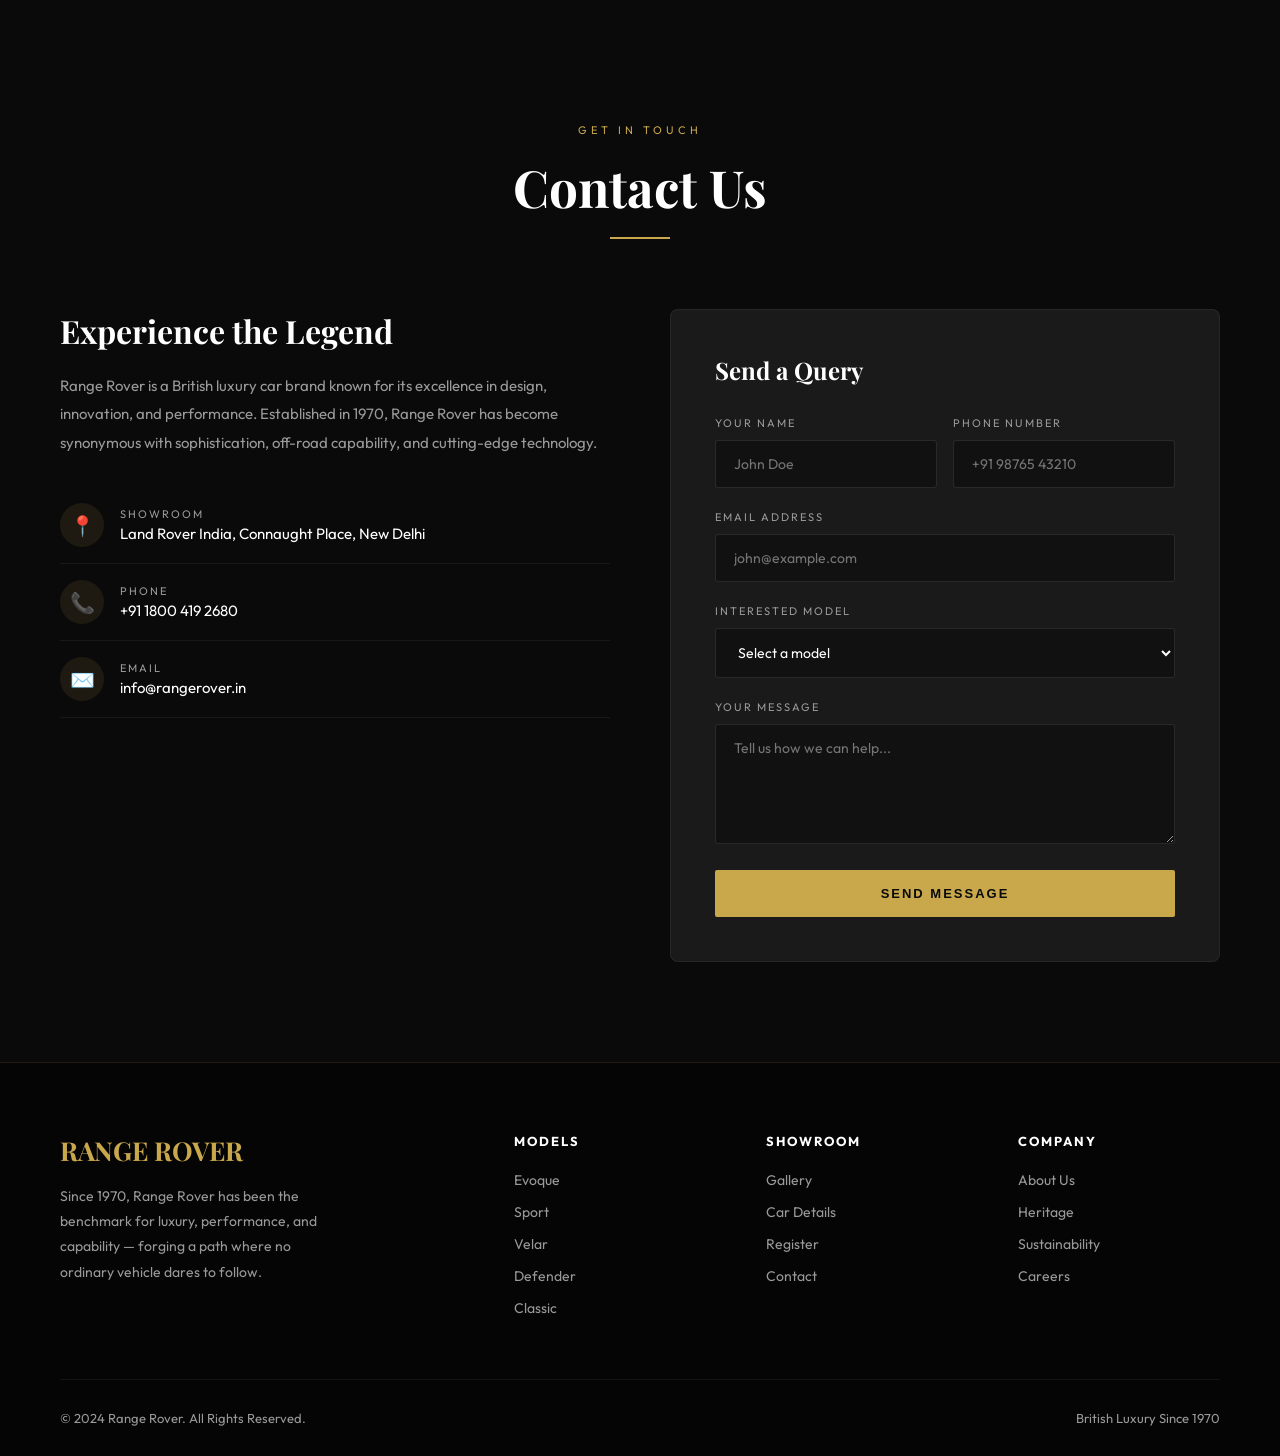
==== commit 64b6cbd9: "feat: add About / Brand Heritage page with timeline, values & stats - Create about.html with hero, h" ====
--- a/index.html
+++ b/index.html
@@ -19,6 +19,7 @@
     <a href="index.html" class="active">Home</a>
     <a href="details.html">Models</a>
     <a href="gallery.html">Gallery</a>
+    <a href="about.html">About</a>
     <a href="register.html" class="nav-cta">Register</a>
   </nav>
 </header>
@@ -288,8 +289,8 @@
     <div class="footer-col">
       <h4>Company</h4>
       <ul>
-        <li><a href="#">About Us</a></li>
-        <li><a href="#">Heritage</a></li>
+        <li><a href="about.html">About Us</a></li>
+        <li><a href="about.html">Heritage</a></li>
         <li><a href="#">Sustainability</a></li>
         <li><a href="#">Careers</a></li>
       </ul>
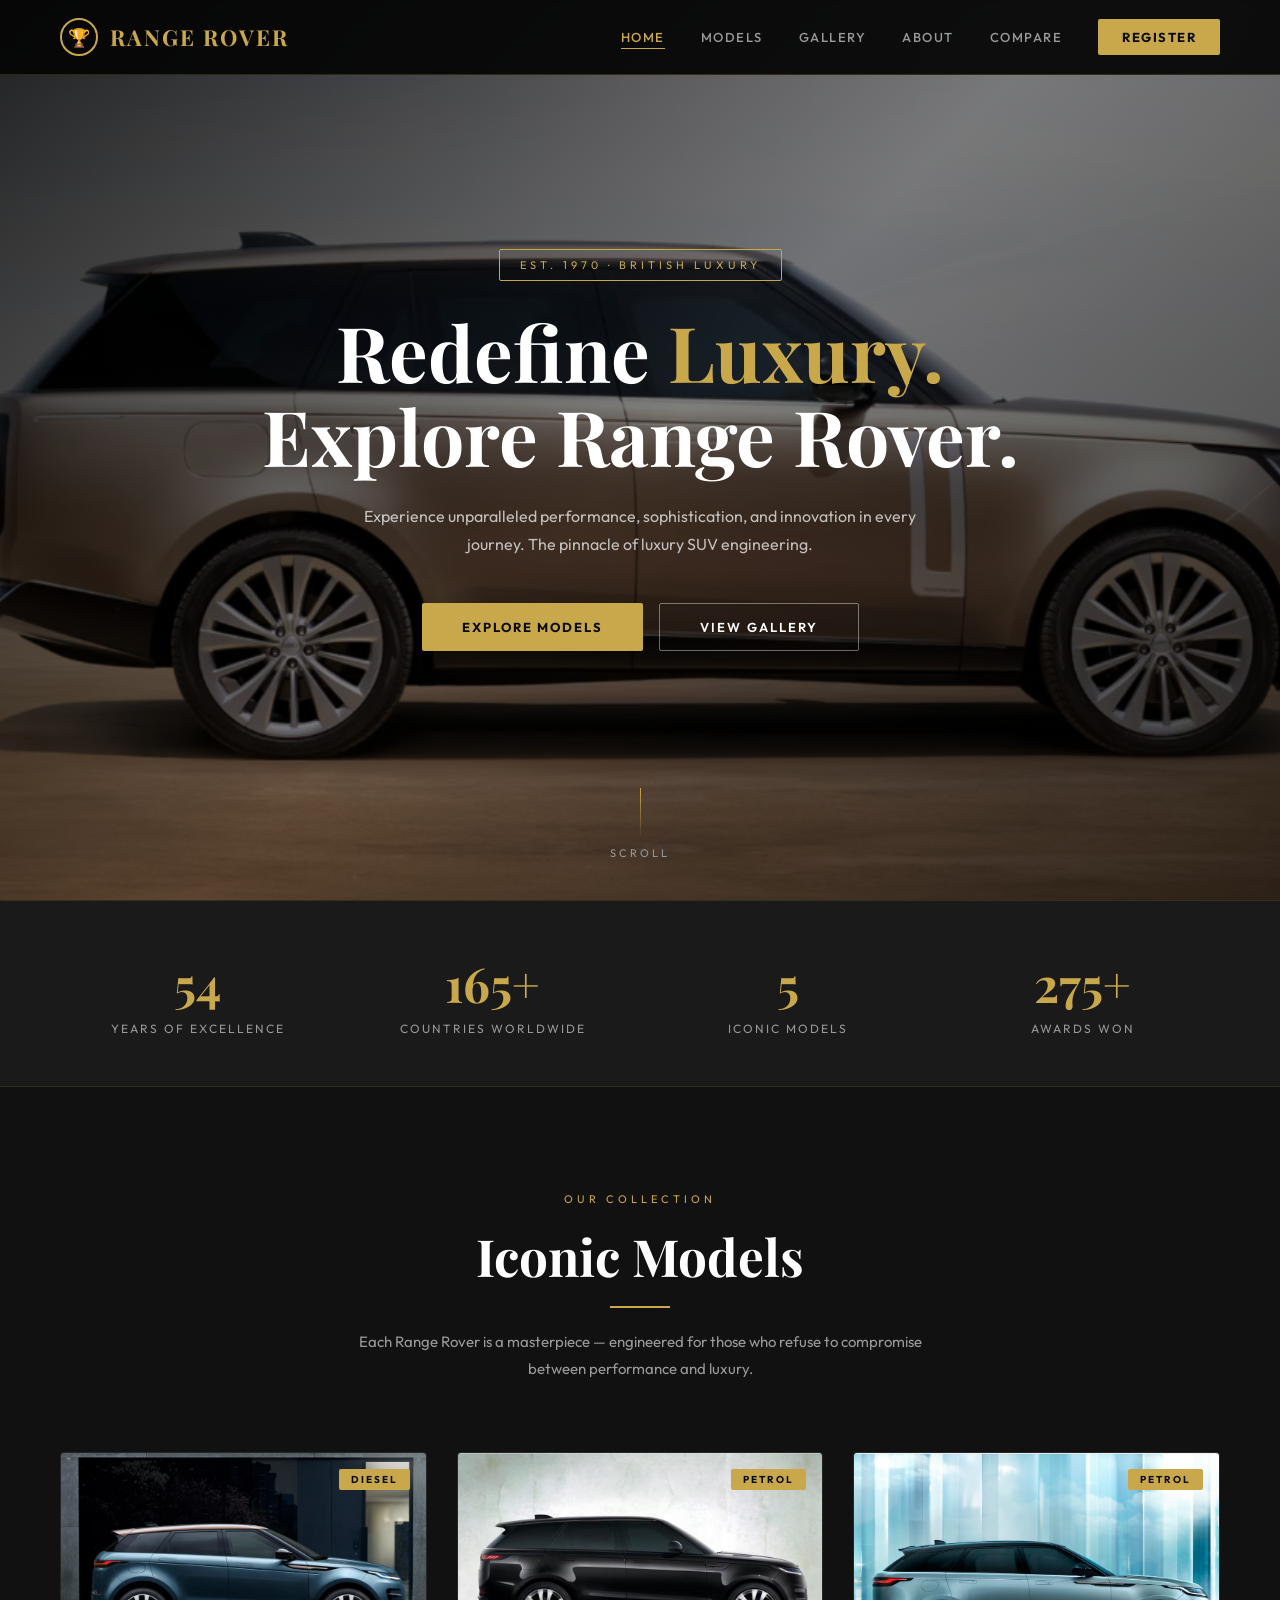
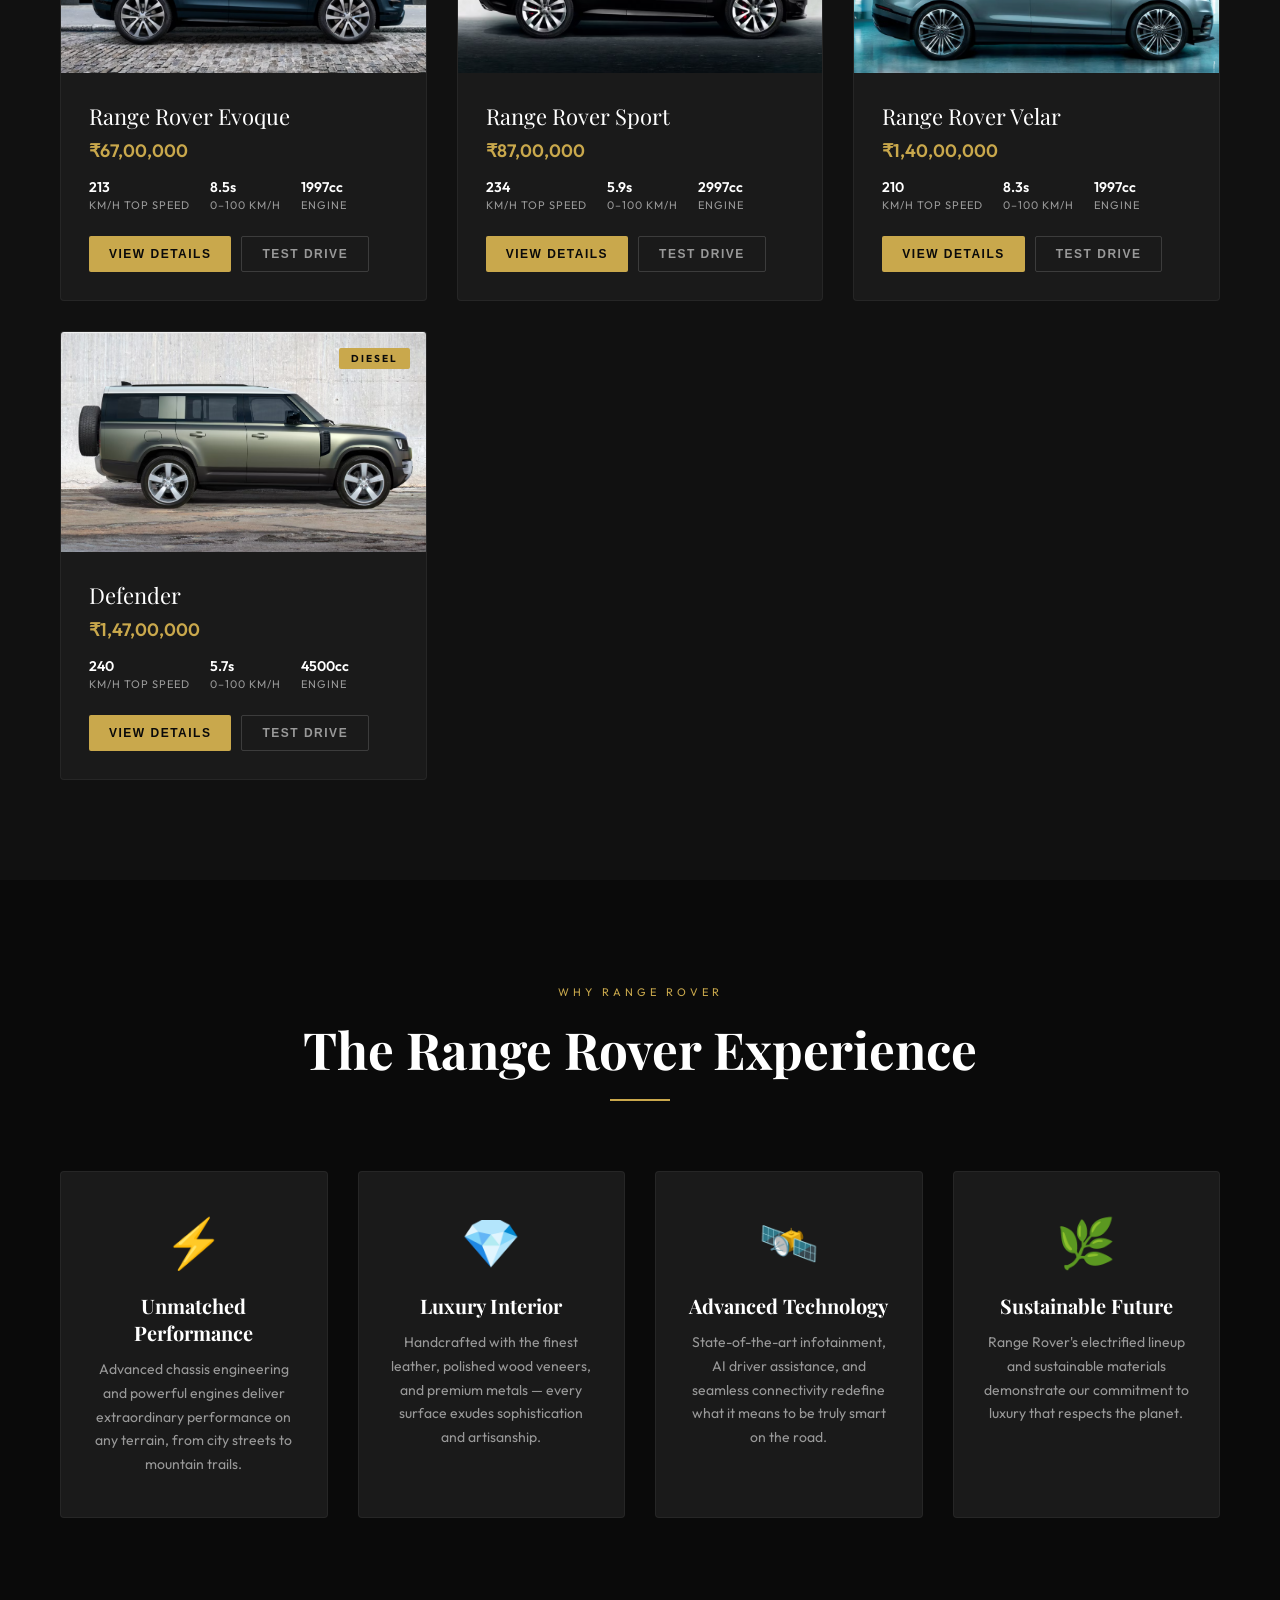
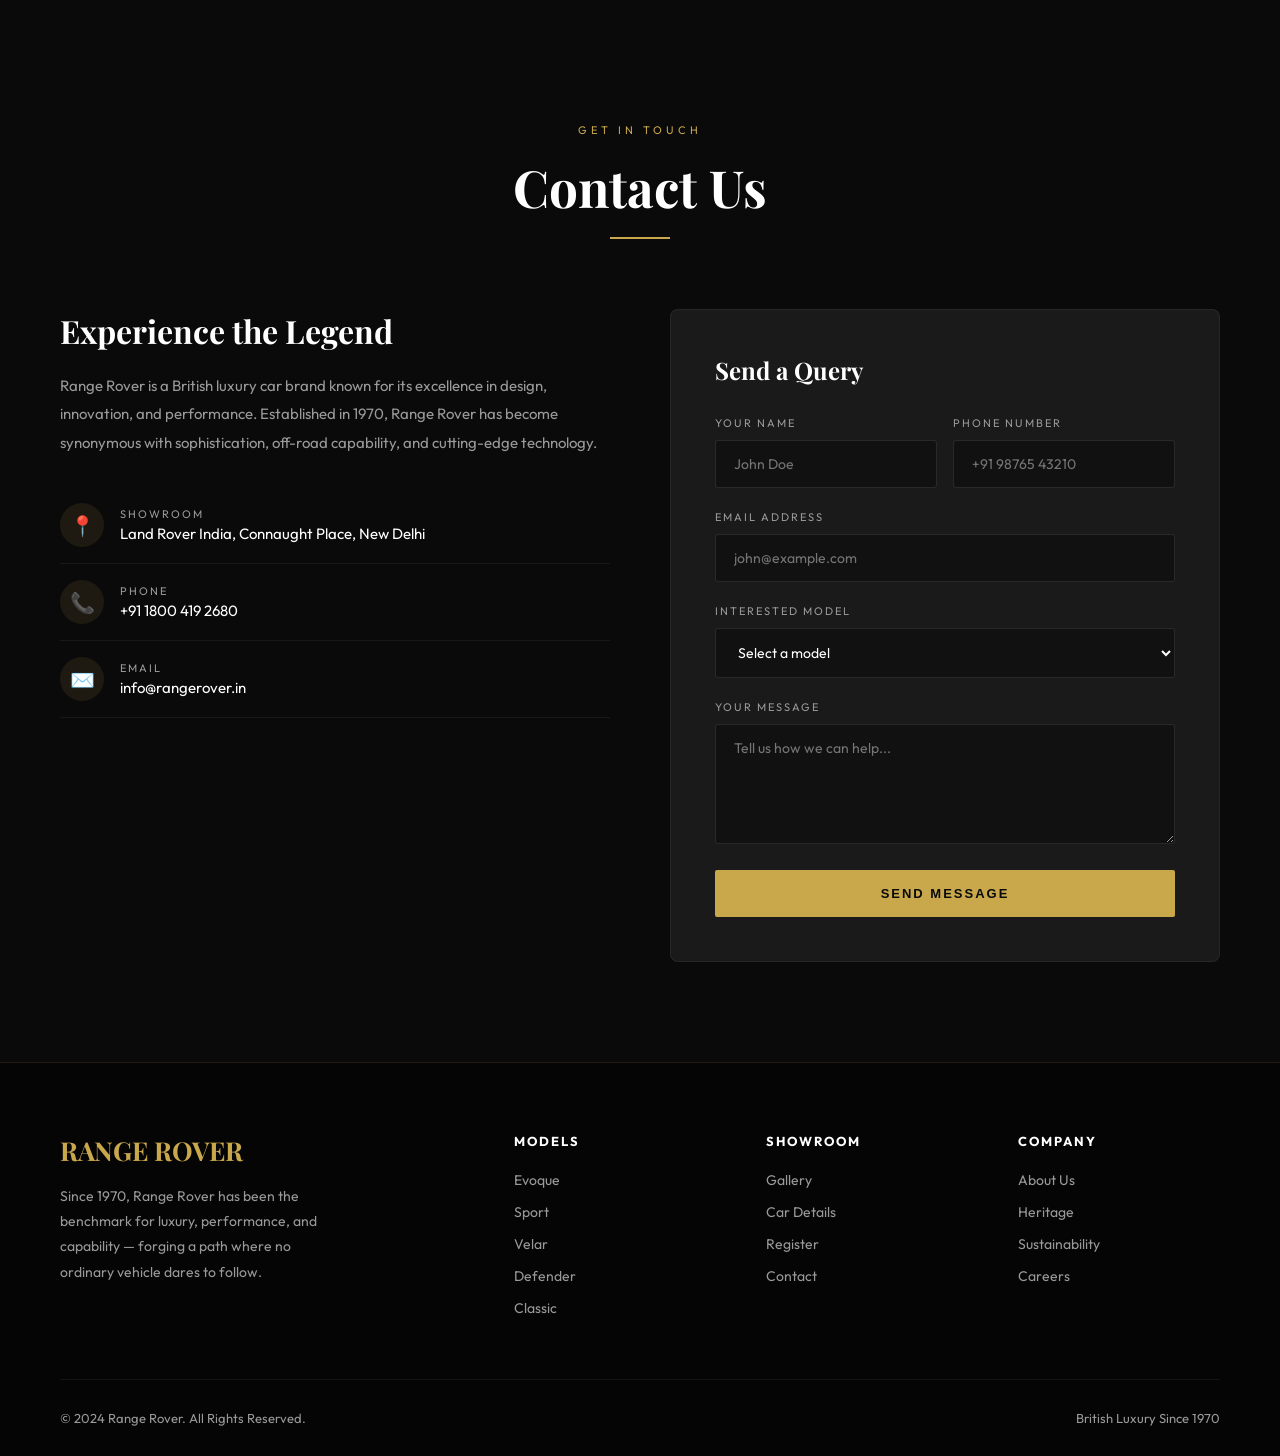
==== commit 16d400f2: "feat: add Model Comparison page with side-by-side specs - Create compare.html with 3-column interact" ====
--- a/index.html
+++ b/index.html
@@ -20,6 +20,7 @@
     <a href="details.html">Models</a>
     <a href="gallery.html">Gallery</a>
     <a href="about.html">About</a>
+    <a href="compare.html">Compare</a>
     <a href="register.html" class="nav-cta">Register</a>
   </nav>
 </header>
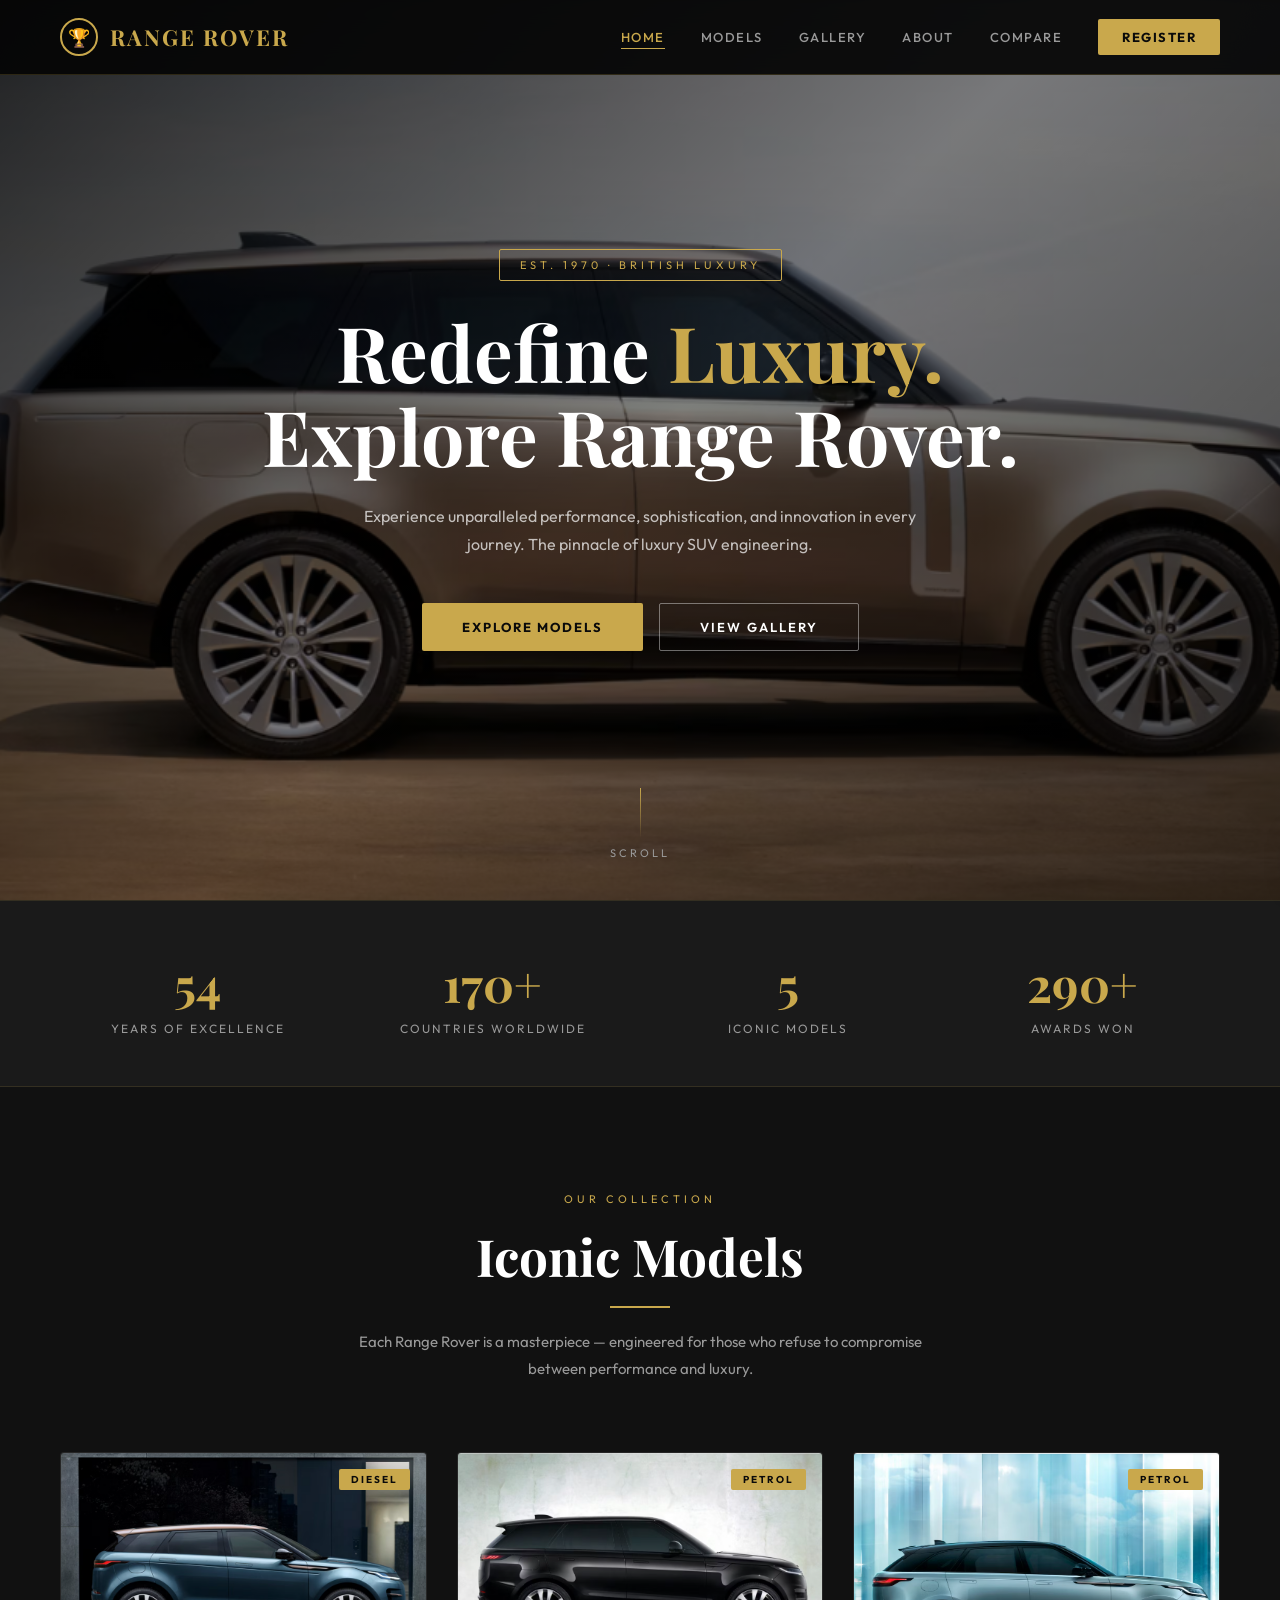
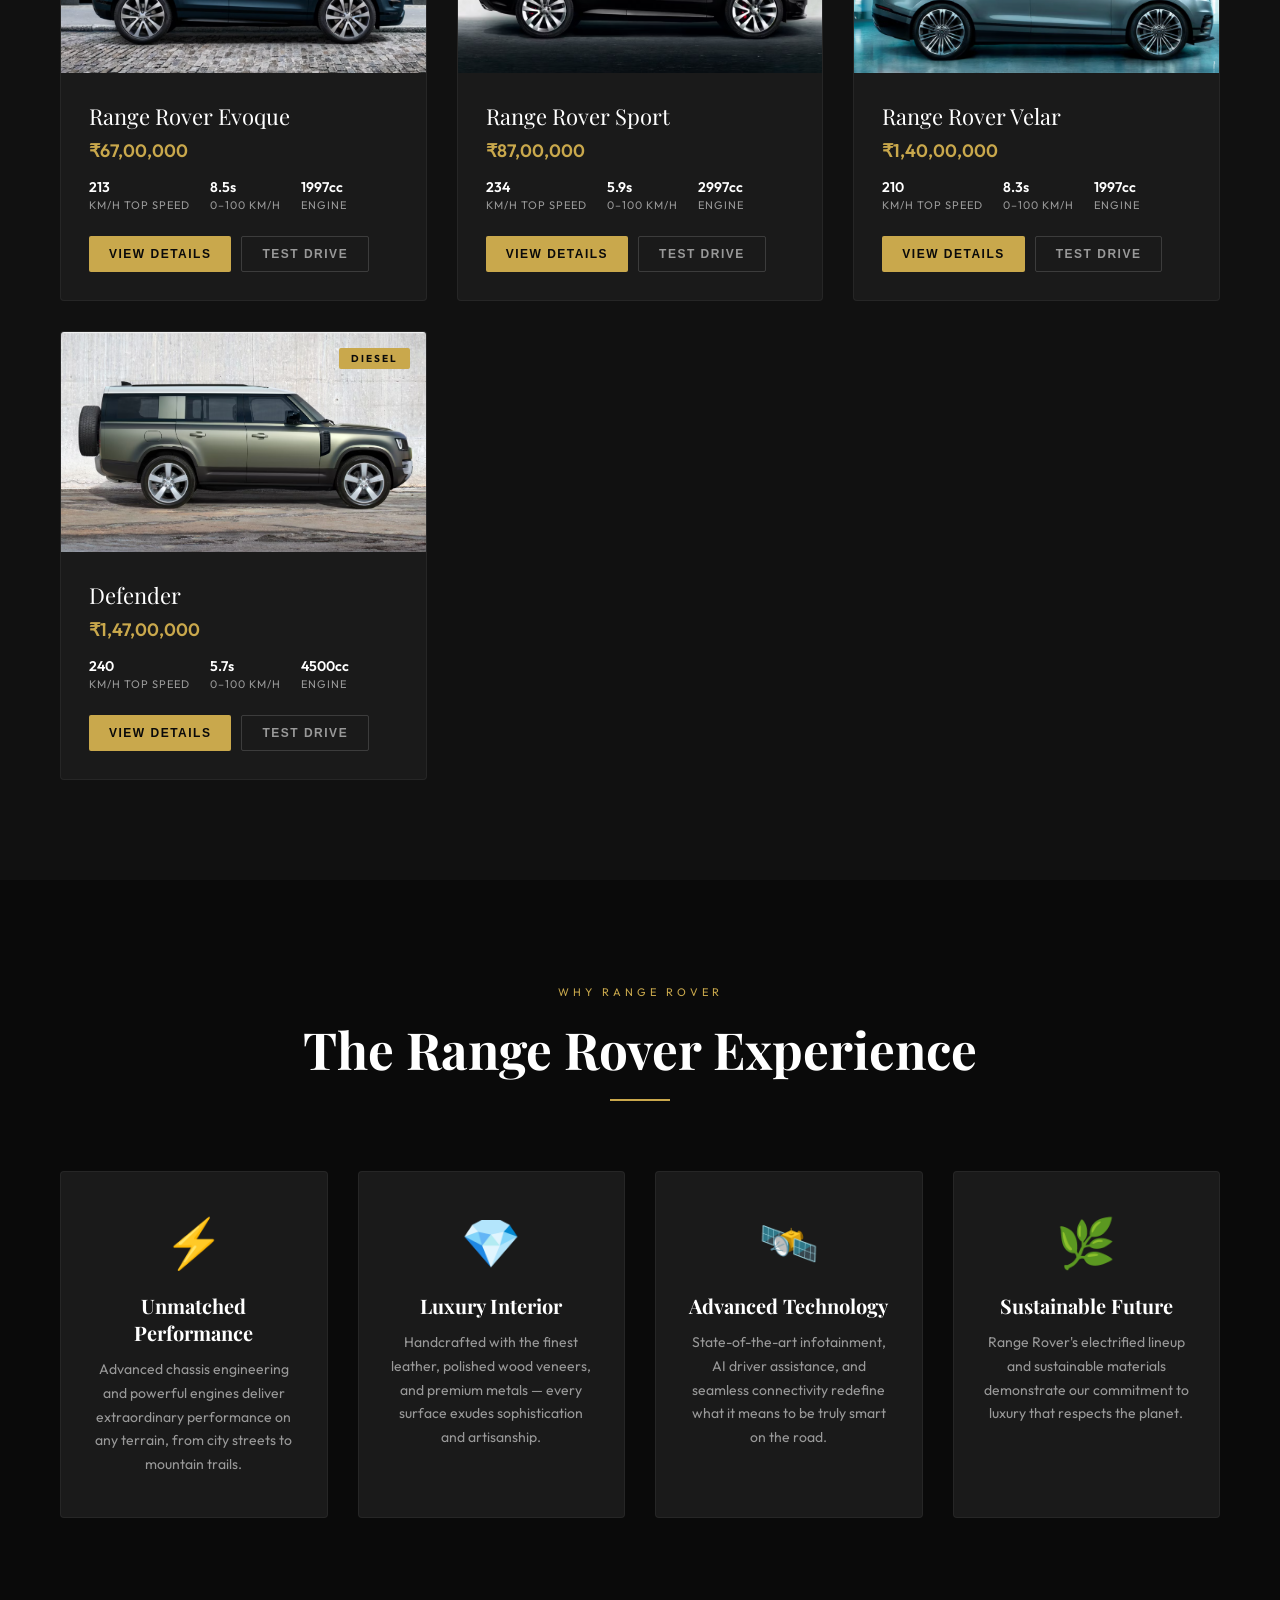
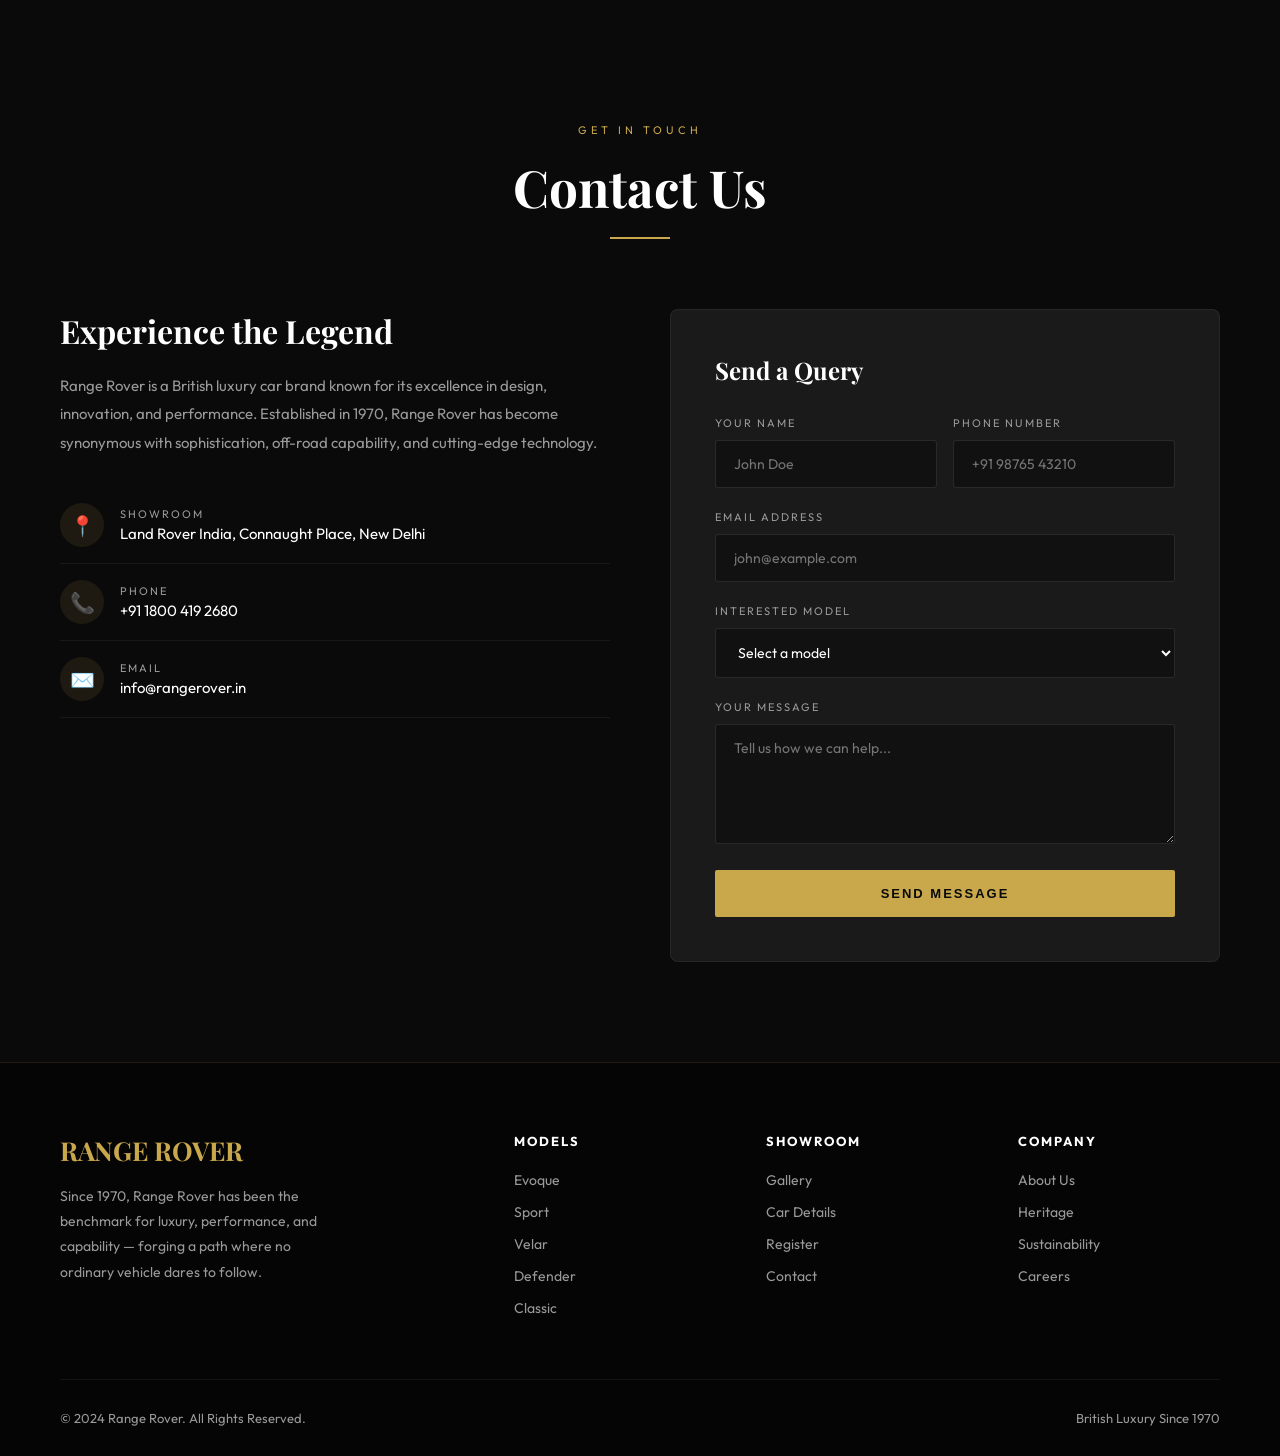
==== commit 46bc5ca8: "seo: add sitemap.xml, robots.txt and Open Graph / Twitter meta tags - Create sitemap.xml with all 6 " ====
--- a/index.html
+++ b/index.html
@@ -5,6 +5,19 @@
   <meta name="viewport" content="width=device-width, initial-scale=1.0">
   <title>Range Rover | Redefine Luxury</title>
   <meta name="description" content="Explore the world of Range Rover — luxury SUVs redefining performance, elegance, and capability. Book a test drive today.">
+  <meta name="keywords" content="Range Rover, luxury SUV, Land Rover, Evoque, Sport, Velar, Defender, British luxury, test drive India">
+  <meta name="author" content="Range Rover Showroom">
+  <meta name="robots" content="index, follow">
+  <link rel="canonical" href="https://vaishnav-reddy4178.github.io/Range-Rover-Website/index.html">
+  <meta property="og:type" content="website">
+  <meta property="og:title" content="Range Rover | Redefine Luxury">
+  <meta property="og:description" content="Explore the world of Range Rover — luxury SUVs redefining performance, elegance, and capability. Book a test drive today.">
+  <meta property="og:url" content="https://vaishnav-reddy4178.github.io/Range-Rover-Website/index.html">
+  <meta property="og:image" content="https://vaishnav-reddy4178.github.io/Range-Rover-Website/range-rover-home.jpg">
+  <meta name="twitter:card" content="summary_large_image">
+  <meta name="twitter:title" content="Range Rover | Redefine Luxury">
+  <meta name="twitter:description" content="Explore the world of Range Rover — luxury SUVs redefining performance, elegance, and capability.">
+  <meta name="twitter:image" content="https://vaishnav-reddy4178.github.io/Range-Rover-Website/range-rover-home.jpg">
   <link rel="stylesheet" href="styles.css">
 </head>
 <body>
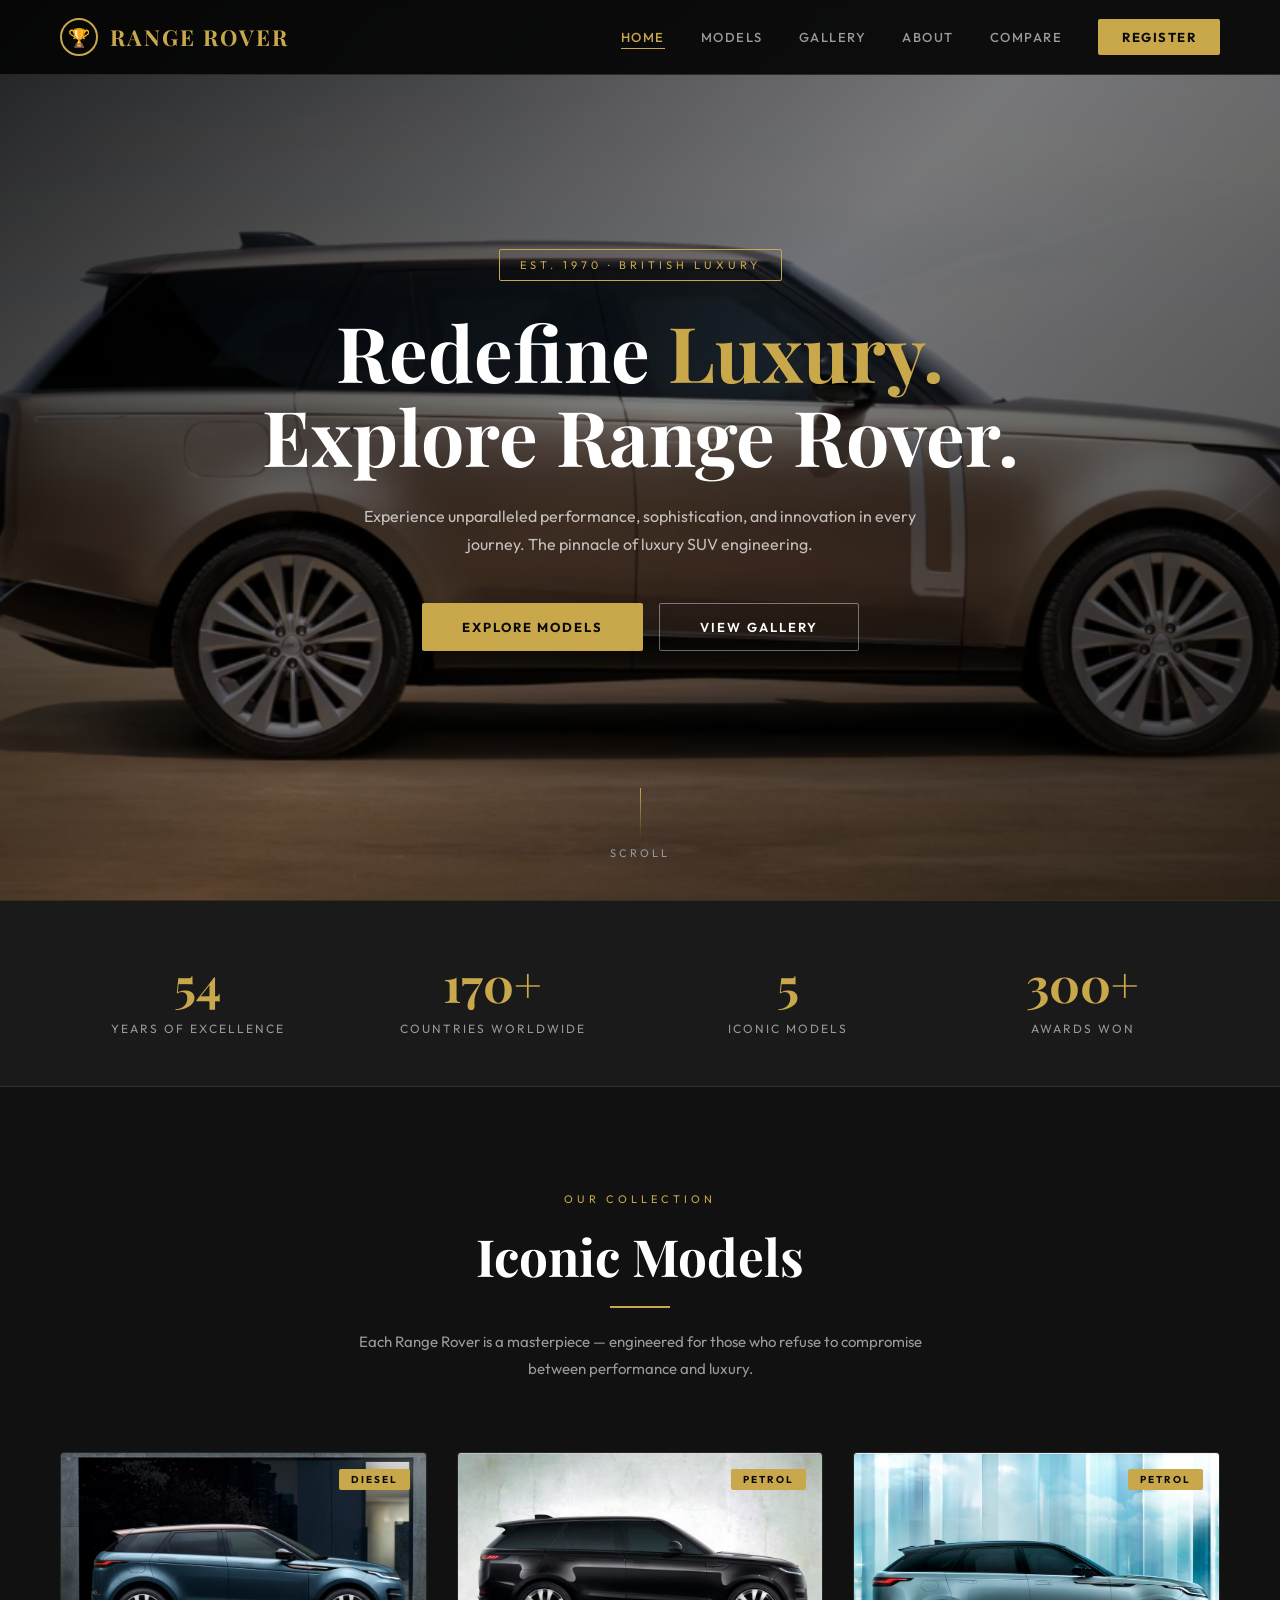
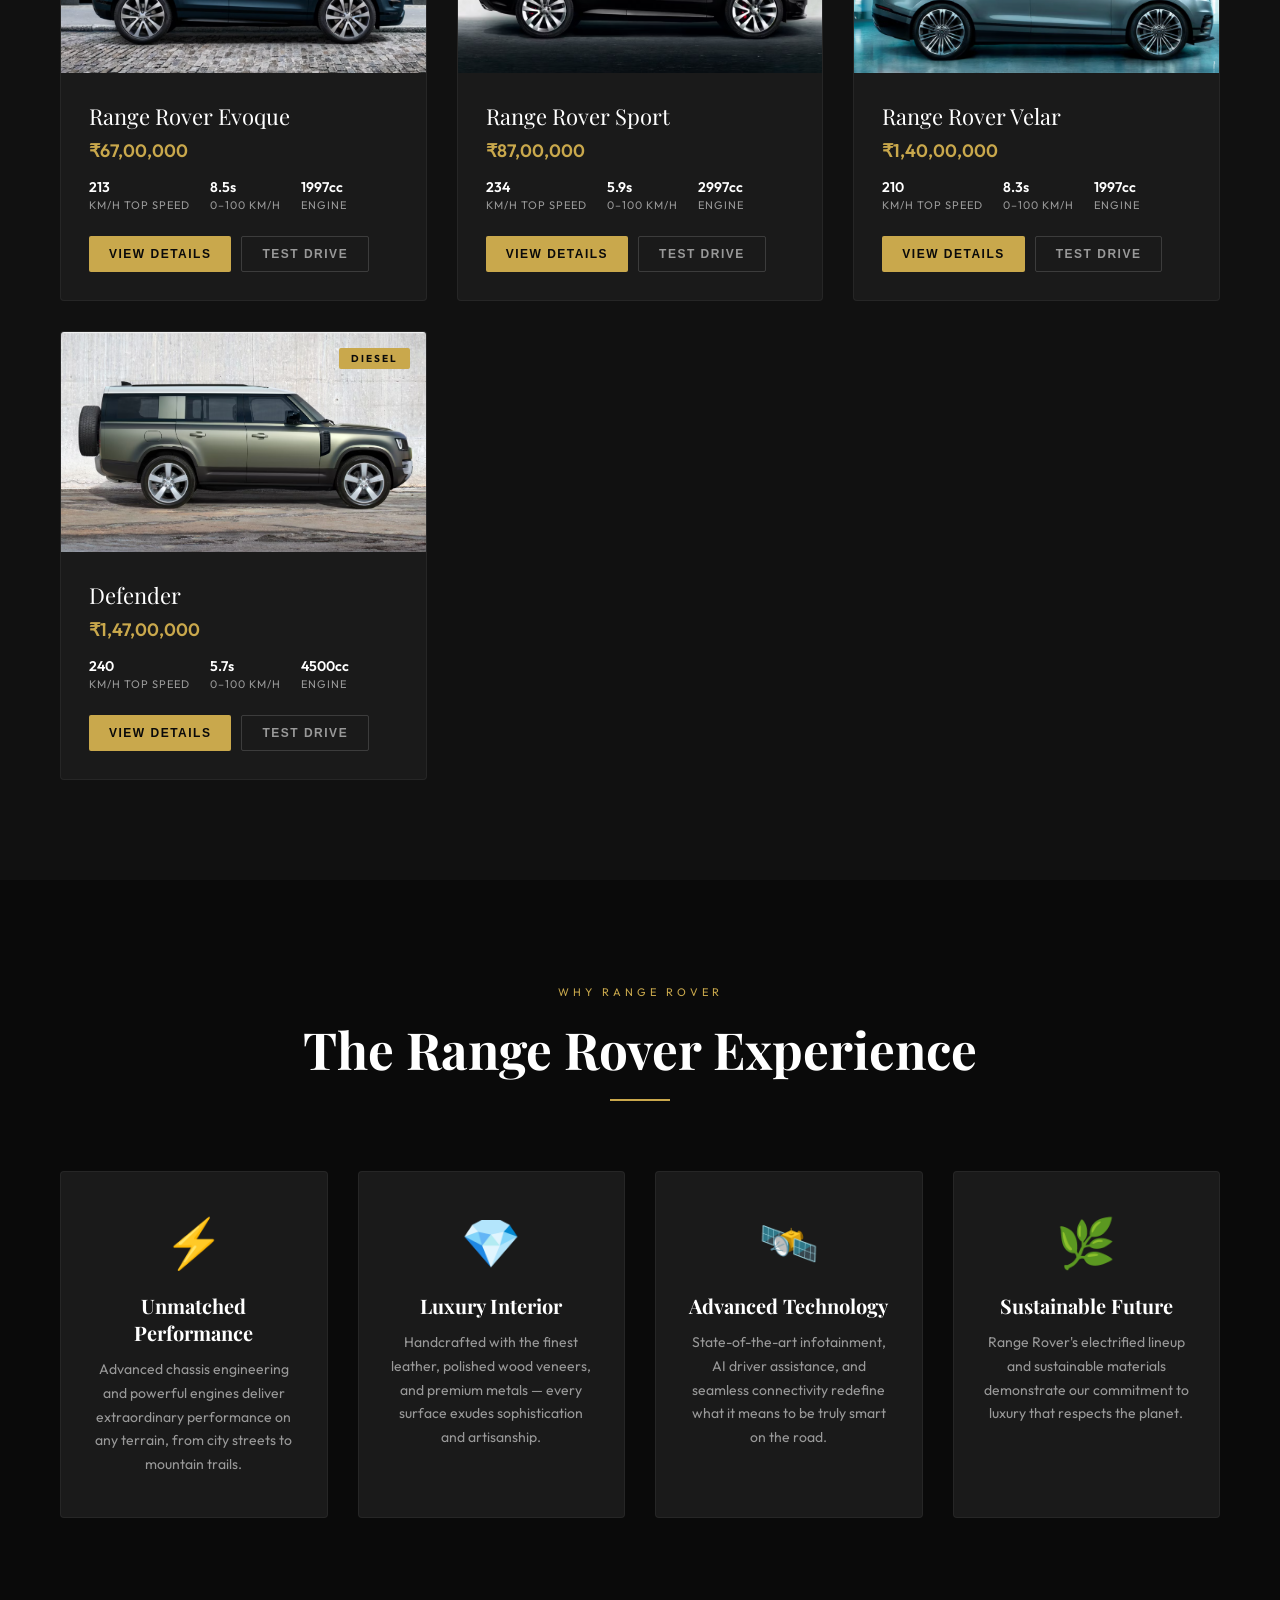
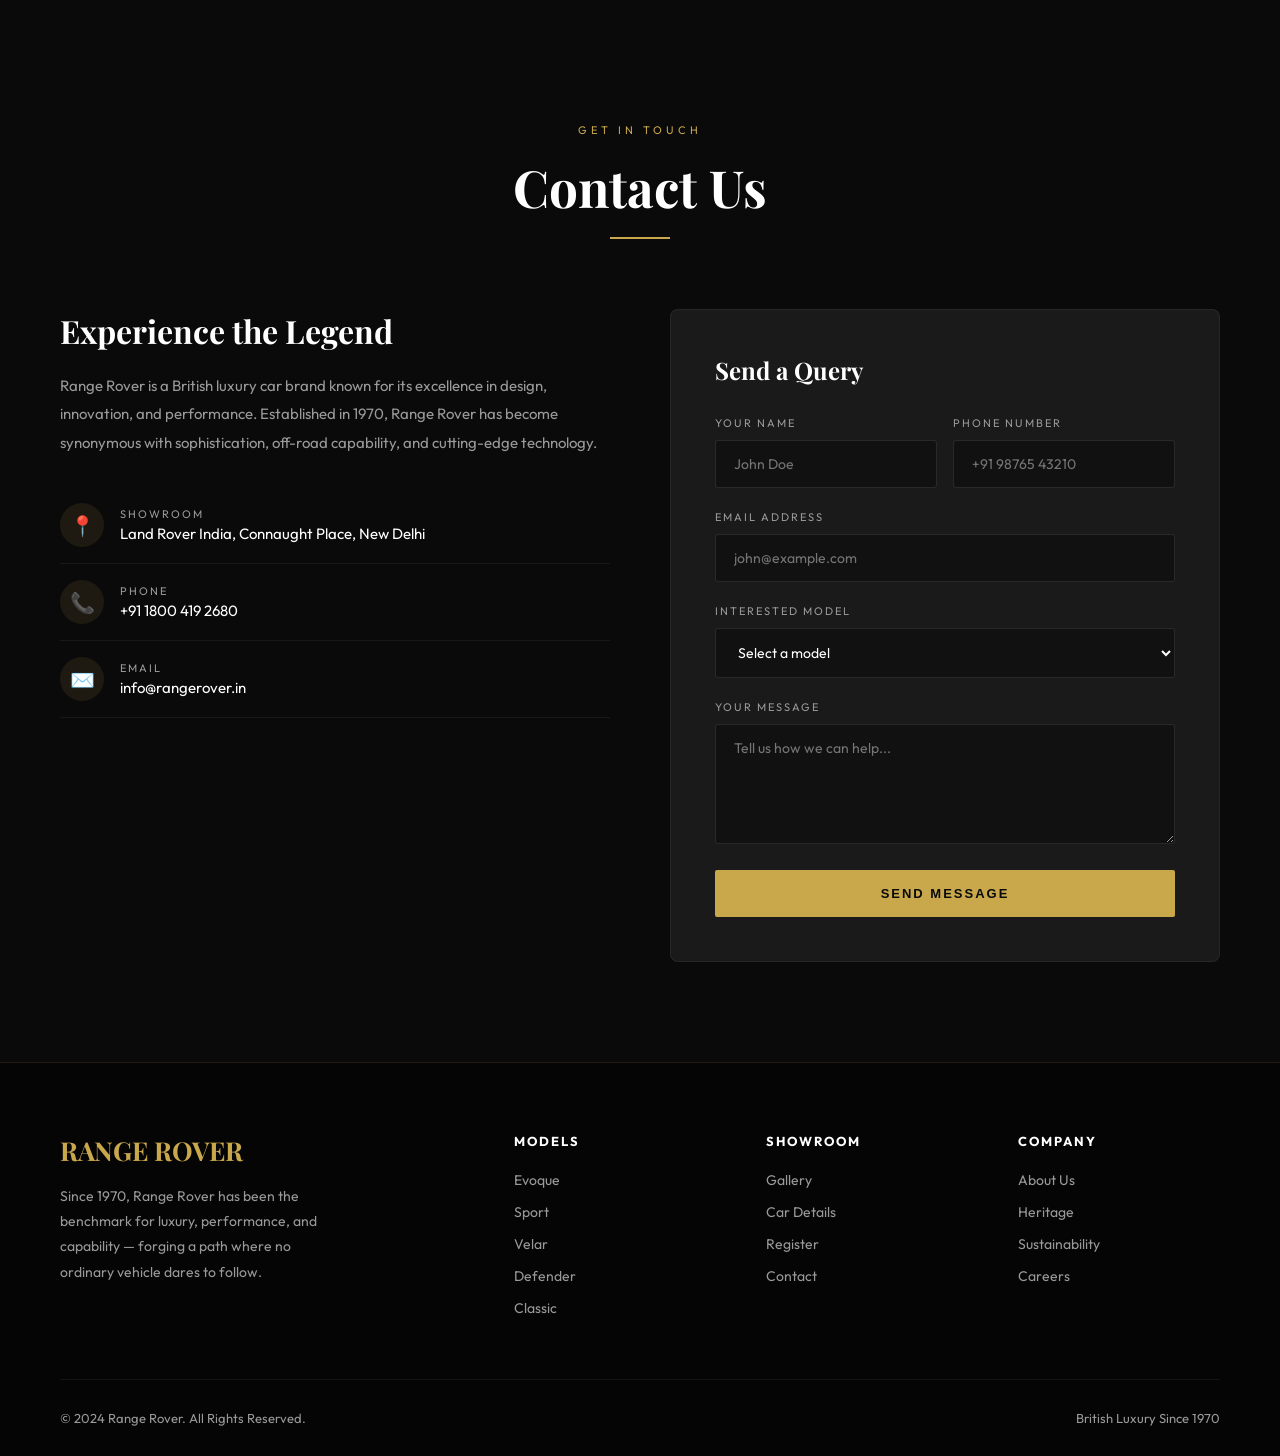
==== commit bd6a14a8: "ui: add mobile hamburger menu, page loader, back-to-top, smooth scroll - Add CSS for page loader wit" ====
--- a/index.html
+++ b/index.html
@@ -22,6 +22,24 @@
 </head>
 <body>
 
+<body>
+
+<!-- PAGE LOADER -->
+<div class="page-loader" id="pageLoader"><div class="loader-ring"></div></div>
+
+<!-- MOBILE MENU OVERLAY -->
+<div class="mobile-overlay" id="mobileOverlay" onclick="toggleMobileMenu()"></div>
+
+<!-- MOBILE NAV -->
+<nav class="mobile-nav" id="mobileNav">
+  <a href="index.html">Home</a>
+  <a href="details.html">Models</a>
+  <a href="gallery.html">Gallery</a>
+  <a href="about.html">About</a>
+  <a href="compare.html">Compare</a>
+  <a href="register.html" class="nav-cta">Register</a>
+</nav>
+
 <!-- NAVBAR -->
 <header class="navbar" id="navbar">
   <a href="index.html" class="navbar-brand">
@@ -36,6 +54,9 @@
     <a href="compare.html">Compare</a>
     <a href="register.html" class="nav-cta">Register</a>
   </nav>
+  <button class="hamburger" id="hamburgerBtn" aria-label="Open menu">
+    <span></span><span></span><span></span>
+  </button>
 </header>
 
 <!-- HERO -->
@@ -336,6 +357,9 @@
   <div id="toastBody"></div>
 </div>
 
+<!-- BACK TO TOP -->
+<button class="back-to-top" id="backToTop" aria-label="Back to top">↑</button>
+
 <script src="scripts.js"></script>
 </body>
 </html>
--- a/styles.css
+++ b/styles.css
@@ -351,6 +351,78 @@
 .fade-in { opacity: 0; transform: translateY(30px); transition: opacity 0.7s, transform 0.7s; }
 .fade-in.visible { opacity: 1; transform: translateY(0); }
 
+/* ── SMOOTH SCROLL ── */
+html { scroll-behavior: smooth; }
+
+/* ── PAGE LOADER ── */
+.page-loader {
+  position: fixed; inset: 0; z-index: 9999;
+  background: var(--dark); display: flex; align-items: center; justify-content: center;
+  transition: opacity 0.6s, visibility 0.6s;
+}
+.page-loader.hidden { opacity: 0; visibility: hidden; pointer-events: none; }
+.loader-ring {
+  width: 56px; height: 56px; border: 3px solid rgba(201,168,76,0.15);
+  border-top-color: var(--gold); border-radius: 50%;
+  animation: loaderSpin 1s linear infinite;
+}
+@keyframes loaderSpin { to { transform: rotate(360deg); } }
+
+/* ── BACK TO TOP ── */
+.back-to-top {
+  position: fixed; bottom: 30px; right: 30px; z-index: 1500;
+  width: 48px; height: 48px; border-radius: 50%;
+  background: var(--gold); color: var(--dark); border: none;
+  font-size: 20px; cursor: pointer; display: flex; align-items: center; justify-content: center;
+  opacity: 0; transform: translateY(20px); transition: all 0.4s;
+  box-shadow: 0 4px 15px rgba(201,168,76,0.3);
+}
+.back-to-top.visible { opacity: 1; transform: translateY(0); }
+.back-to-top:hover { background: var(--gold-light); transform: translateY(-3px); }
+
+/* ── MOBILE MENU ── */
+.hamburger {
+  display: none; flex-direction: column; gap: 5px; cursor: pointer;
+  background: none; border: none; padding: 5px; z-index: 1100;
+}
+.hamburger span {
+  display: block; width: 24px; height: 2px; background: var(--gold);
+  transition: all 0.3s; border-radius: 1px;
+}
+.hamburger.active span:nth-child(1) { transform: rotate(45deg) translate(5px, 5px); }
+.hamburger.active span:nth-child(2) { opacity: 0; }
+.hamburger.active span:nth-child(3) { transform: rotate(-45deg) translate(5px, -5px); }
+
+.mobile-nav {
+  position: fixed; top: 0; right: 0; width: 280px; height: 100vh;
+  background: var(--dark-3); border-left: 1px solid rgba(201,168,76,0.15);
+  z-index: 1050; padding: 80px 30px 30px; transform: translateX(100%);
+  transition: transform 0.4s cubic-bezier(0.25, 0.46, 0.45, 0.94);
+  display: flex; flex-direction: column; gap: 20px;
+}
+.mobile-nav.open { transform: translateX(0); }
+.mobile-nav a {
+  color: var(--text-muted); text-decoration: none; font-size: 14px;
+  font-weight: 500; letter-spacing: 1.5px; text-transform: uppercase;
+  transition: color 0.3s; padding: 8px 0; border-bottom: 1px solid rgba(255,255,255,0.05);
+}
+.mobile-nav a:hover, .mobile-nav a.active { color: var(--gold); }
+.mobile-nav .nav-cta {
+  background: var(--gold); color: var(--dark) !important; padding: 12px 24px;
+  border-radius: 2px; font-weight: 700 !important; text-align: center; border: none;
+  margin-top: 10px;
+}
+.mobile-overlay {
+  position: fixed; inset: 0; background: rgba(0,0,0,0.6); z-index: 1040;
+  opacity: 0; pointer-events: none; transition: opacity 0.4s; backdrop-filter: blur(4px);
+}
+.mobile-overlay.active { opacity: 1; pointer-events: all; }
+
+@media(max-width:900px) {
+  .hamburger { display: flex; }
+  .navbar nav { display: none; }
+}
+
 /* ── RESPONSIVE ── */
 @media(max-width:900px) {
   .navbar { padding: 16px 24px; }
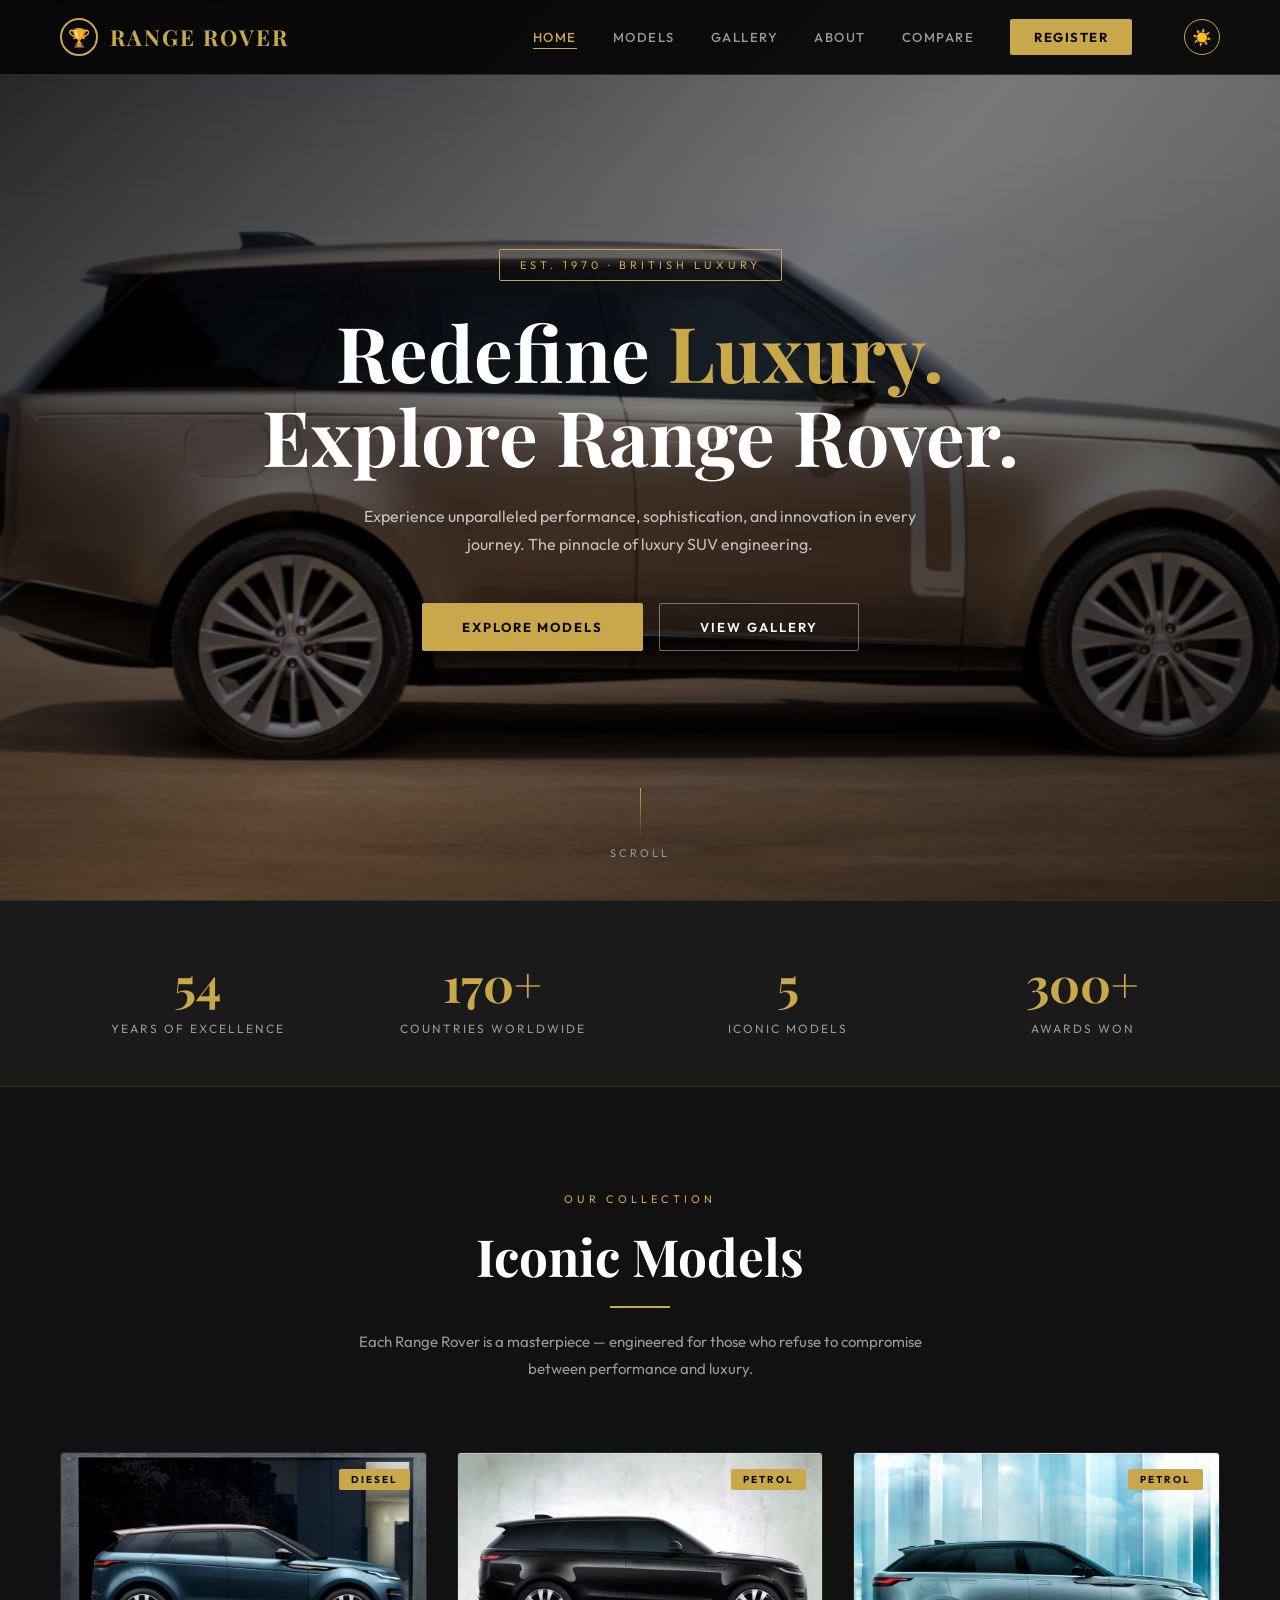
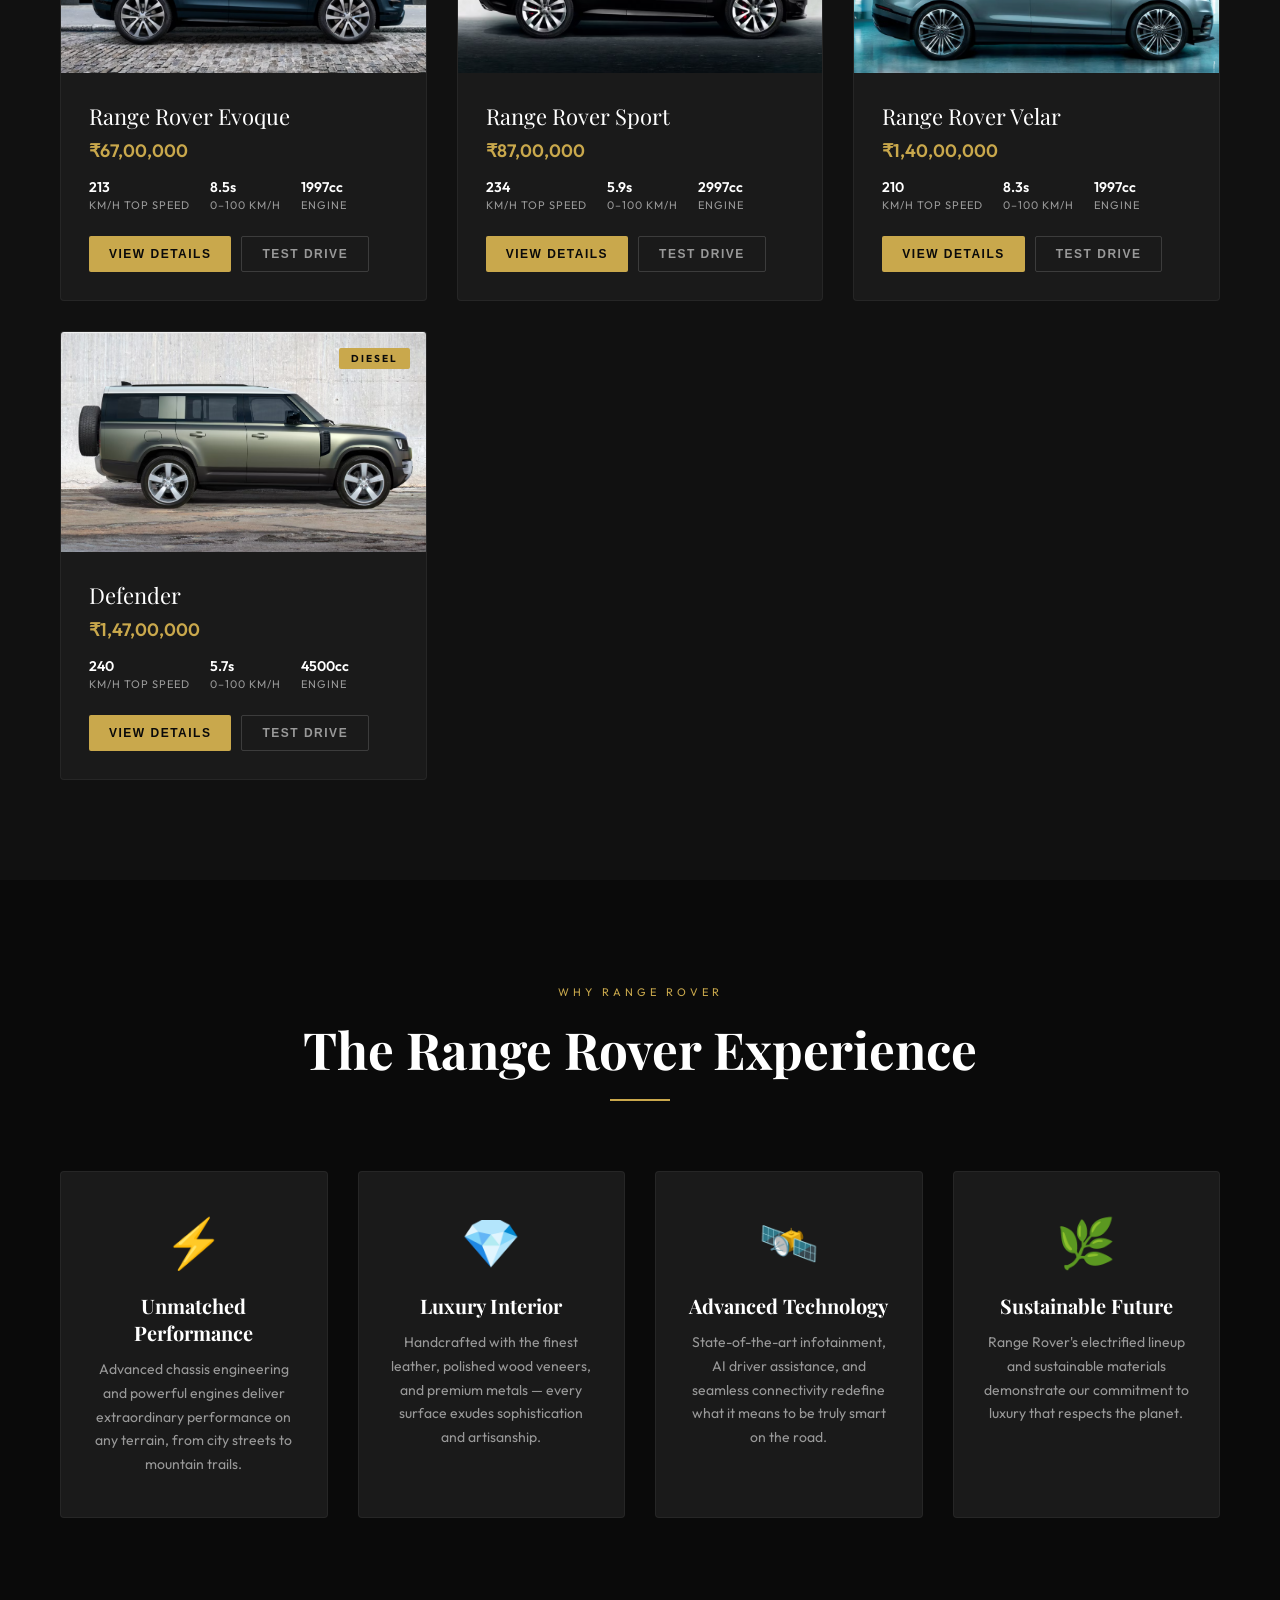
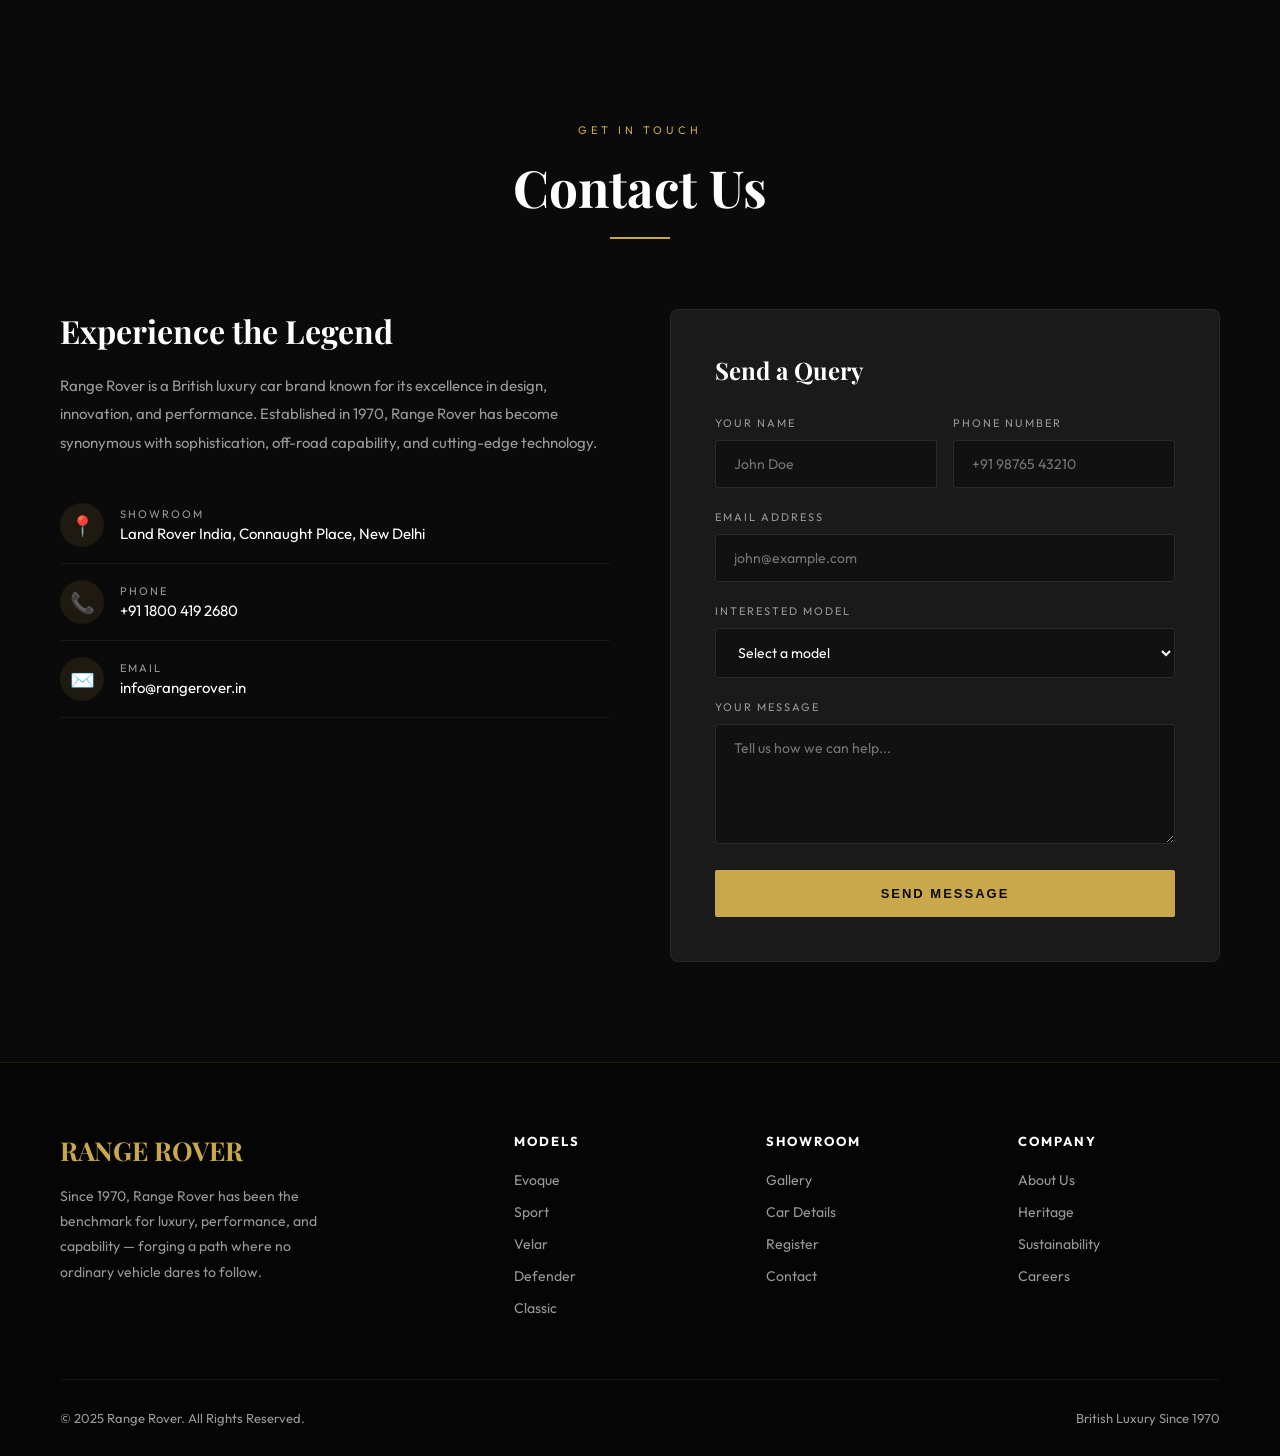
==== commit 876295a9: "chore: update copyright year to 2025 across all pages - Update footer copyright from 2024 to 2025 on" ====
--- a/index.html
+++ b/index.html
@@ -332,7 +332,7 @@
     </div>
   </div>
   <div class="footer-bottom">
-    <span>© 2024 Range Rover. All Rights Reserved.</span>
+    <span>© 2025 Range Rover. All Rights Reserved.</span>
     <span>British Luxury Since 1970</span>
   </div>
 </footer>
--- a/styles.css
+++ b/styles.css
@@ -10,6 +10,60 @@
   --text: #e8e8e8;
   --text-muted: #999;
   --white: #ffffff;
+}
+
+body.light-theme {
+  --dark: #fbfafa;
+  --dark-2: #f4f2ee;
+  --dark-3: #eae7e1;
+  --dark-4: #dad6cc;
+  --text: #1c1c1c;
+  --text-muted: #5e5e5e;
+  --white: #0a0a0a;
+  --gold: #a68429;
+  --gold-light: #cfa83e;
+}
+
+body.light-theme .navbar {
+  background: rgba(251,250,250,0.92);
+  border-bottom-color: rgba(166,132,41,0.2);
+}
+body.light-theme .navbar.scrolled {
+  background: rgba(251,250,250,0.98);
+}
+body.light-theme .navbar-brand h1 {
+  color: var(--gold);
+}
+body.light-theme .mobile-nav {
+  background: var(--dark-2);
+}
+body.light-theme .modal-close {
+  color: var(--text);
+}
+body.light-theme footer {
+  background: #f4f2ee;
+  border-top-color: rgba(166,132,41,0.2);
+}
+
+/* Floating Theme Switcher Button */
+.theme-toggle-btn {
+  background: none;
+  border: 1px solid var(--gold);
+  color: var(--gold);
+  border-radius: 50%;
+  width: 36px;
+  height: 36px;
+  display: flex;
+  align-items: center;
+  justify-content: center;
+  cursor: pointer;
+  transition: all 0.3s;
+  font-size: 16px;
+  outline: none;
+}
+.theme-toggle-btn:hover {
+  background: var(--gold);
+  color: var(--dark);
 }
 
 * { box-sizing: border-box; margin: 0; padding: 0; }
